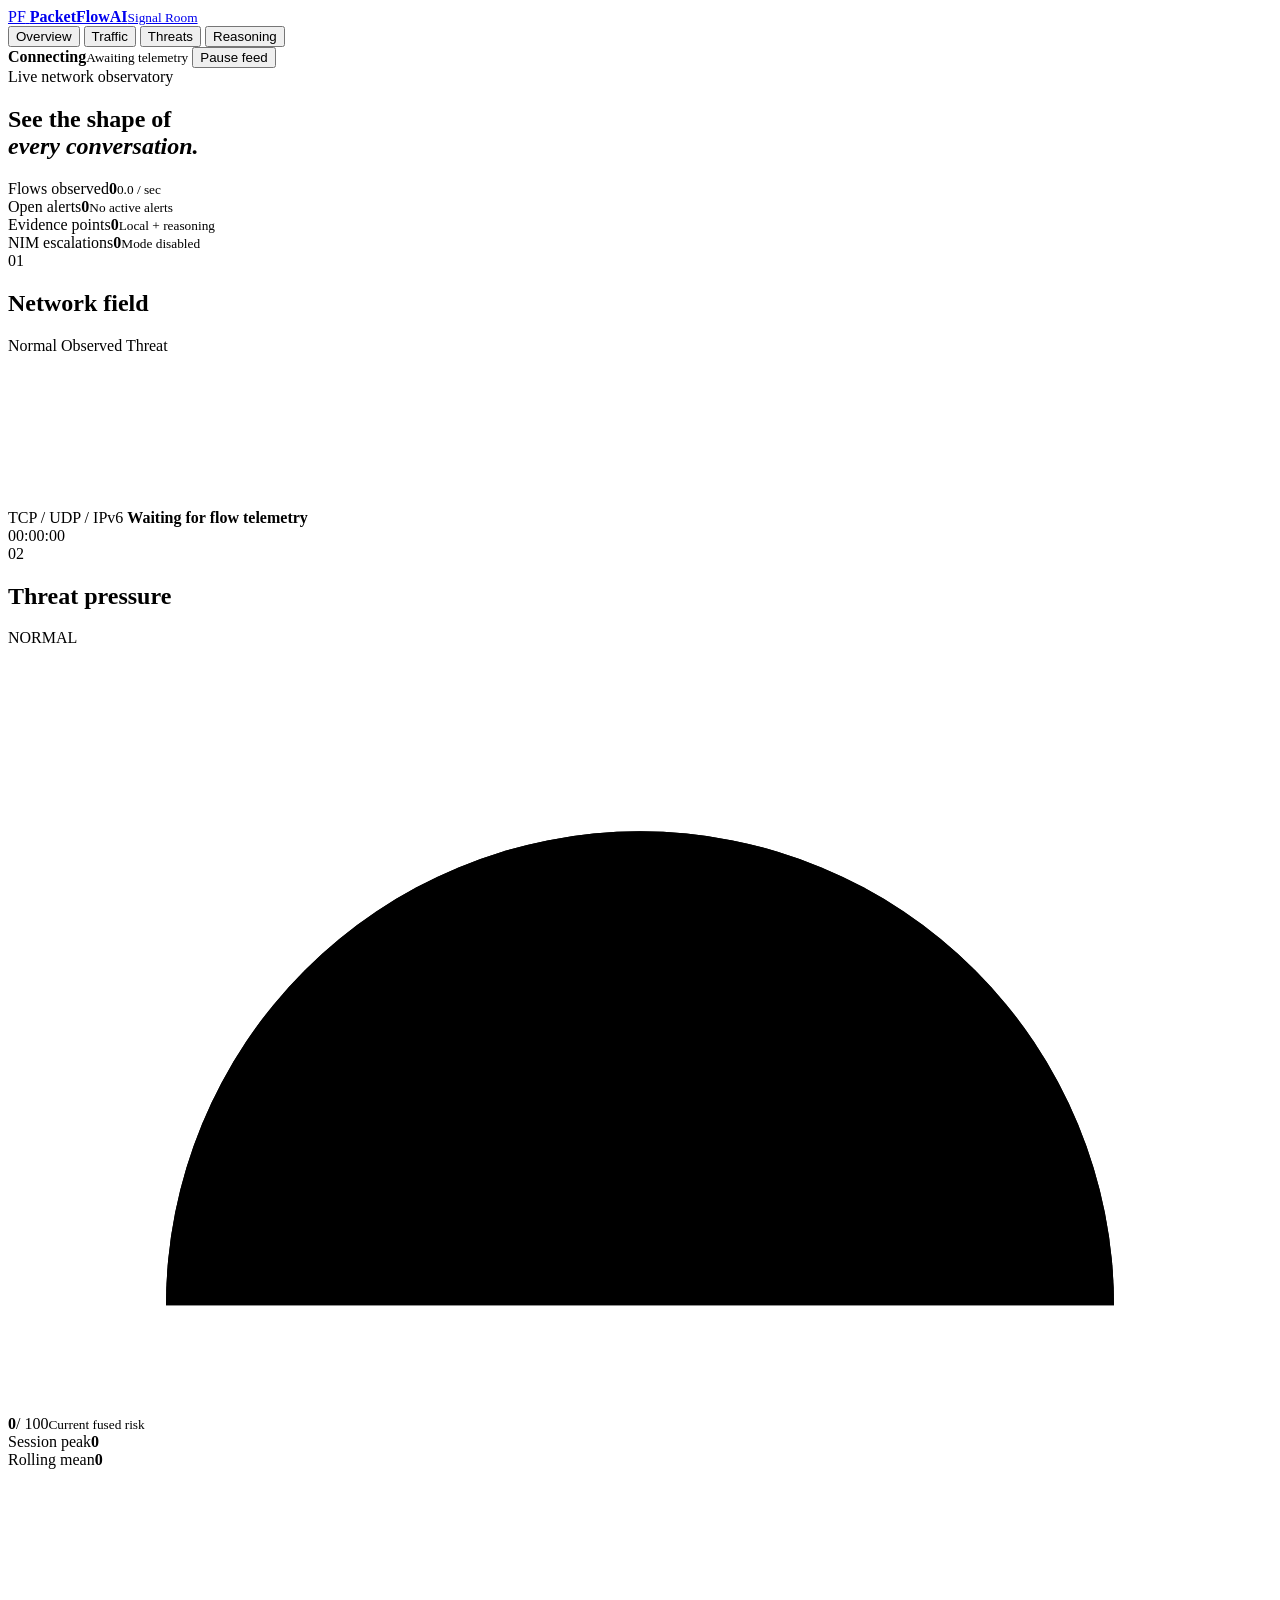
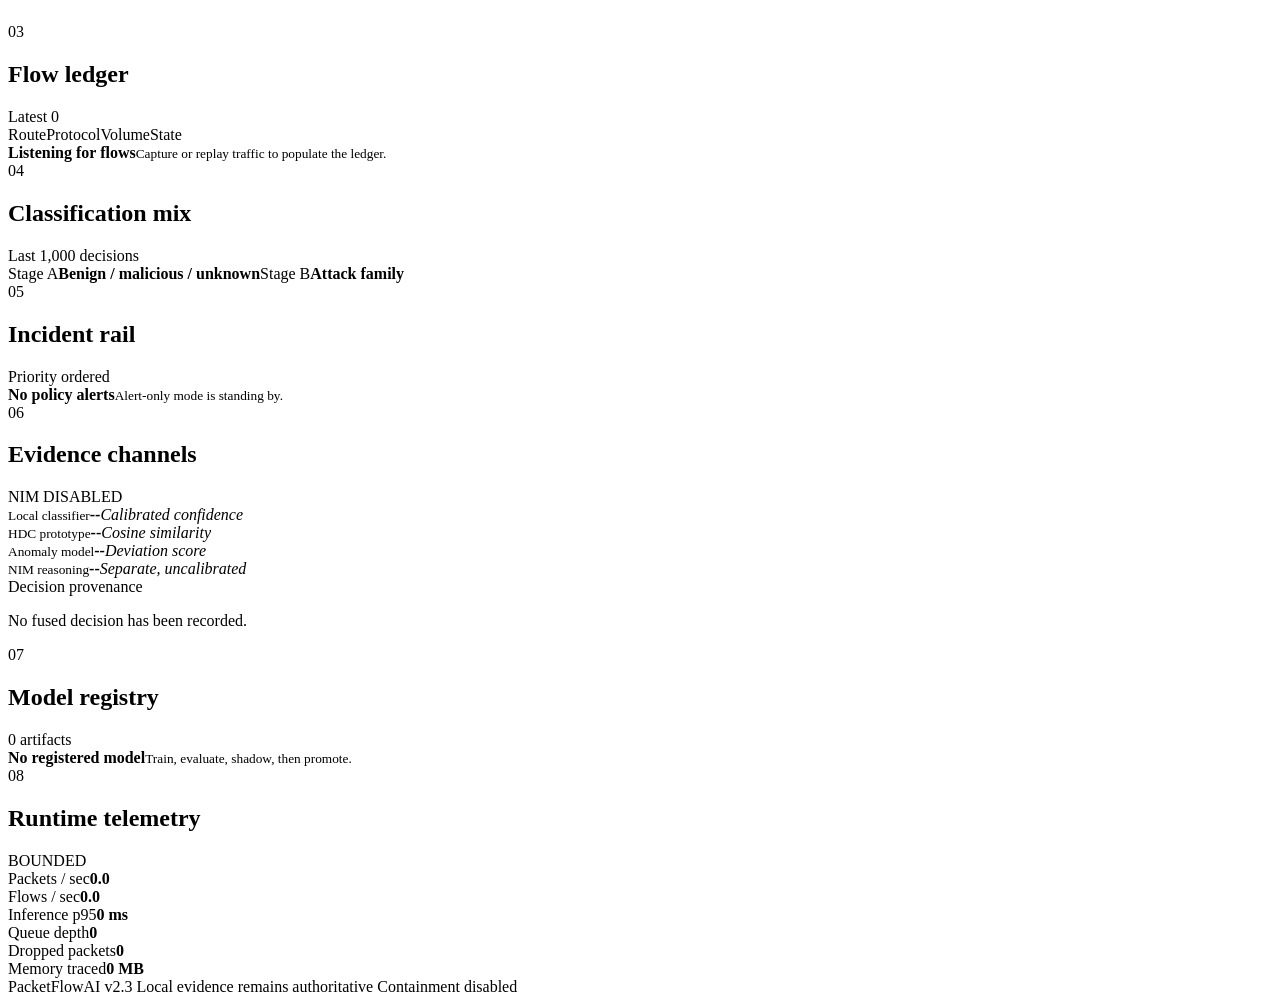
==== packetflowai/static/index.html @ 9dcd7a82 "Add UI and fix CI" ====
<!doctype html>
<html lang="en">
<head>
  <meta charset="utf-8">
  <meta name="viewport" content="width=device-width, initial-scale=1">
  <meta name="theme-color" content="#0b0f10">
  <title>PacketFlowAI // Signal Room</title>
  <link rel="stylesheet" href="/static/app.css">
</head>
<body>
  <div class="noise" aria-hidden="true"></div>
  <header class="topbar">
    <a class="brand" href="/" aria-label="PacketFlowAI Signal Room">
      <span class="brand-mark">PF</span>
      <span><strong>PacketFlowAI</strong><small>Signal Room</small></span>
    </a>
    <nav class="view-nav" aria-label="Dashboard views">
      <button class="nav-chip is-active" data-view="all">Overview</button>
      <button class="nav-chip" data-view="traffic">Traffic</button>
      <button class="nav-chip" data-view="threats">Threats</button>
      <button class="nav-chip" data-view="reasoning">Reasoning</button>
    </nav>
    <div class="system-state">
      <span class="live-dot" id="live-dot"></span>
      <span><strong id="system-state">Connecting</strong><small id="last-sync">Awaiting telemetry</small></span>
      <button class="pause-button" id="pause-button" type="button" aria-pressed="false">Pause feed</button>
    </div>
  </header>

  <main class="dashboard-shell" id="dashboard" data-view="all">
    <section class="mission-strip" aria-label="System summary">
      <div class="mission-copy">
        <span class="eyebrow">Live network observatory</span>
        <h1>See the shape of<br><em>every conversation.</em></h1>
      </div>
      <div class="metric-rack">
        <article><span>Flows observed</span><strong id="metric-flows">0</strong><small id="metric-flow-rate">0.0 / sec</small></article>
        <article><span>Open alerts</span><strong id="metric-alerts">0</strong><small id="metric-alert-note">No active alerts</small></article>
        <article><span>Evidence points</span><strong id="metric-evidence">0</strong><small>Local + reasoning</small></article>
        <article><span>NIM escalations</span><strong id="metric-nim">0</strong><small id="nim-mode-summary">Mode disabled</small></article>
      </div>
    </section>

    <section class="panel network-panel span-8" data-panel="traffic">
      <header class="panel-heading">
        <div><span class="panel-index">01</span><h2>Network field</h2></div>
        <div class="legend" aria-label="Network field legend">
          <span><i class="legend-benign"></i>Normal</span>
          <span><i class="legend-observe"></i>Observed</span>
          <span><i class="legend-threat"></i>Threat</span>
        </div>
      </header>
      <div class="network-stage">
        <canvas id="network-canvas" aria-label="Animated visualization of recent network flows"></canvas>
        <div class="network-reticle" aria-hidden="true"><span></span><span></span></div>
        <div class="field-caption">
          <span id="field-protocol">TCP / UDP / IPv6</span>
          <strong id="field-status">Waiting for flow telemetry</strong>
        </div>
        <div class="field-clock" id="field-clock">00:00:00</div>
      </div>
    </section>

    <section class="panel risk-panel span-4" data-panel="threats">
      <header class="panel-heading"><div><span class="panel-index">02</span><h2>Threat pressure</h2></div><span class="status-tag" id="policy-level">NORMAL</span></header>
      <div class="risk-instrument" id="risk-instrument" style="--risk:0">
        <svg viewBox="0 0 240 145" role="img" aria-label="Current risk score">
          <path class="gauge-track" d="M30 125 A90 90 0 0 1 210 125"></path>
          <path class="gauge-value" d="M30 125 A90 90 0 0 1 210 125" pathLength="100"></path>
        </svg>
        <div class="risk-readout"><strong id="risk-current">0</strong><span>/ 100</span><small>Current fused risk</small></div>
      </div>
      <div class="risk-stats">
        <div><span>Session peak</span><strong id="risk-peak">0</strong></div>
        <div><span>Rolling mean</span><strong id="risk-average">0</strong></div>
      </div>
      <canvas class="sparkline" id="risk-sparkline" aria-label="Recent risk trend"></canvas>
    </section>

    <section class="panel flow-panel span-7" data-panel="traffic">
      <header class="panel-heading">
        <div><span class="panel-index">03</span><h2>Flow ledger</h2></div>
        <span class="panel-meta" id="flow-count-label">Latest 0</span>
      </header>
      <div class="table-head" aria-hidden="true"><span>Route</span><span>Protocol</span><span>Volume</span><span>State</span></div>
      <div class="flow-ledger" id="flow-ledger" data-testid="flow-ledger">
        <div class="empty-state"><span class="empty-pulse"></span><strong>Listening for flows</strong><small>Capture or replay traffic to populate the ledger.</small></div>
      </div>
    </section>

    <section class="panel class-panel span-5" data-panel="threats">
      <header class="panel-heading"><div><span class="panel-index">04</span><h2>Classification mix</h2></div><span class="panel-meta">Last 1,000 decisions</span></header>
      <div class="classification-bars" id="classification-bars"></div>
      <div class="taxonomy-note"><span>Stage A</span><strong>Benign / malicious / unknown</strong><span>Stage B</span><strong>Attack family</strong></div>
    </section>

    <section class="panel incident-panel span-6" data-panel="threats">
      <header class="panel-heading"><div><span class="panel-index">05</span><h2>Incident rail</h2></div><span class="severity-key">Priority ordered</span></header>
      <div class="incident-list" id="incident-list">
        <div class="empty-state compact"><strong>No policy alerts</strong><small>Alert-only mode is standing by.</small></div>
      </div>
    </section>

    <section class="panel reasoning-panel span-6" data-panel="reasoning">
      <header class="panel-heading"><div><span class="panel-index">06</span><h2>Evidence channels</h2></div><span class="status-tag muted" id="nim-mode">NIM DISABLED</span></header>
      <div class="channel-grid">
        <article><span class="channel-signal local"></span><small>Local classifier</small><strong id="local-confidence">--</strong><em>Calibrated confidence</em></article>
        <article><span class="channel-signal prototype"></span><small>HDC prototype</small><strong id="prototype-similarity">--</strong><em>Cosine similarity</em></article>
        <article><span class="channel-signal anomaly"></span><small>Anomaly model</small><strong id="anomaly-score">--</strong><em>Deviation score</em></article>
        <article><span class="channel-signal nim"></span><small>NIM reasoning</small><strong id="nim-strength">--</strong><em>Separate, uncalibrated</em></article>
      </div>
      <div class="reasoning-trace" id="reasoning-trace">
        <span>Decision provenance</span>
        <p>No fused decision has been recorded.</p>
      </div>
    </section>

    <section class="panel model-panel span-5" data-panel="reasoning">
      <header class="panel-heading"><div><span class="panel-index">07</span><h2>Model registry</h2></div><span class="panel-meta" id="model-count">0 artifacts</span></header>
      <div class="model-stack" id="model-stack">
        <div class="empty-state compact"><strong>No registered model</strong><small>Train, evaluate, shadow, then promote.</small></div>
      </div>
    </section>

    <section class="panel runtime-panel span-7" data-panel="all">
      <header class="panel-heading"><div><span class="panel-index">08</span><h2>Runtime telemetry</h2></div><span class="status-tag safe">BOUNDED</span></header>
      <div class="runtime-grid">
        <article><span>Packets / sec</span><strong id="runtime-pps">0.0</strong><i style="--fill:0%"></i></article>
        <article><span>Flows / sec</span><strong id="runtime-fps">0.0</strong><i style="--fill:0%"></i></article>
        <article><span>Inference p95</span><strong id="runtime-p95">0 ms</strong><i style="--fill:0%"></i></article>
        <article><span>Queue depth</span><strong id="runtime-queue">0</strong><i style="--fill:0%"></i></article>
        <article><span>Dropped packets</span><strong id="runtime-dropped">0</strong><i class="danger" style="--fill:0%"></i></article>
        <article><span>Memory traced</span><strong id="runtime-memory">0 MB</strong><i style="--fill:0%"></i></article>
      </div>
    </section>
  </main>

  <footer class="footer-bar">
    <span>PacketFlowAI v2.3</span>
    <span>Local evidence remains authoritative</span>
    <span id="footer-mode">Containment disabled</span>
  </footer>
  <script src="/static/app.js" defer></script>
</body>
</html>
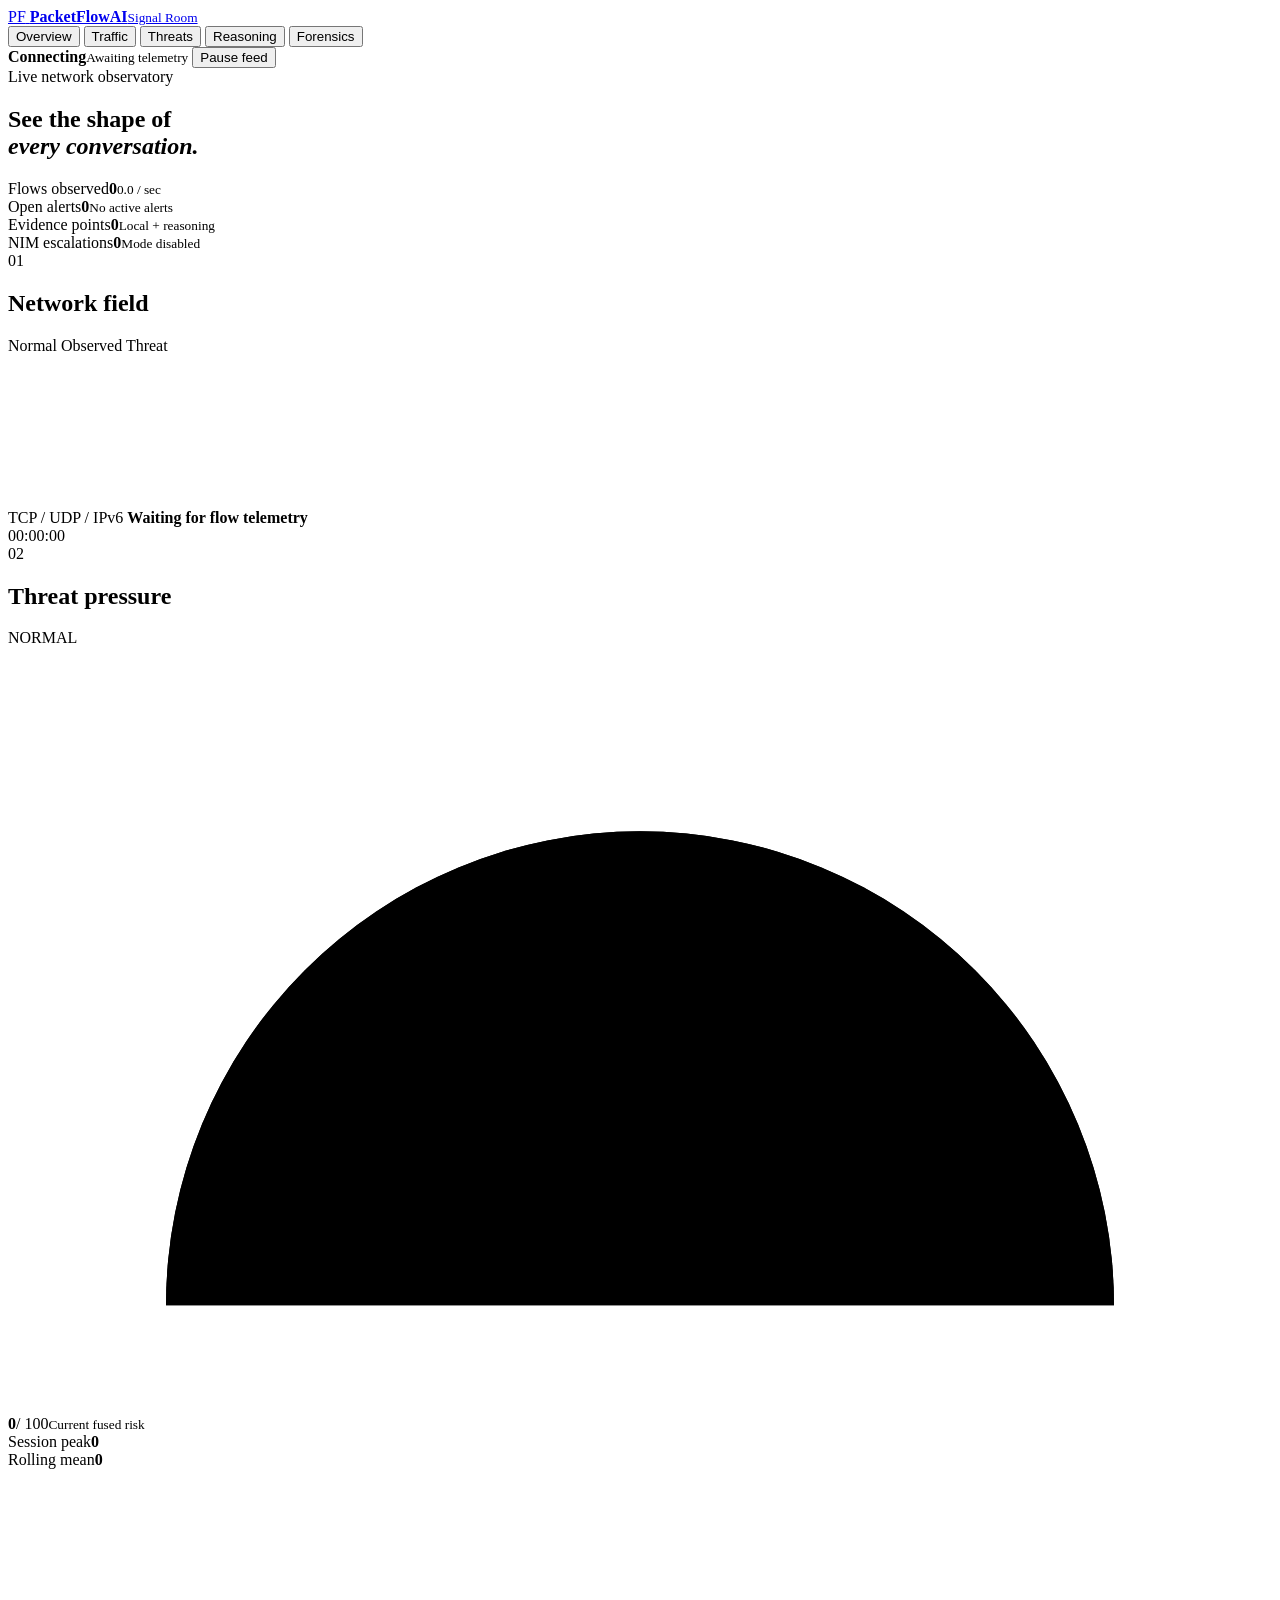
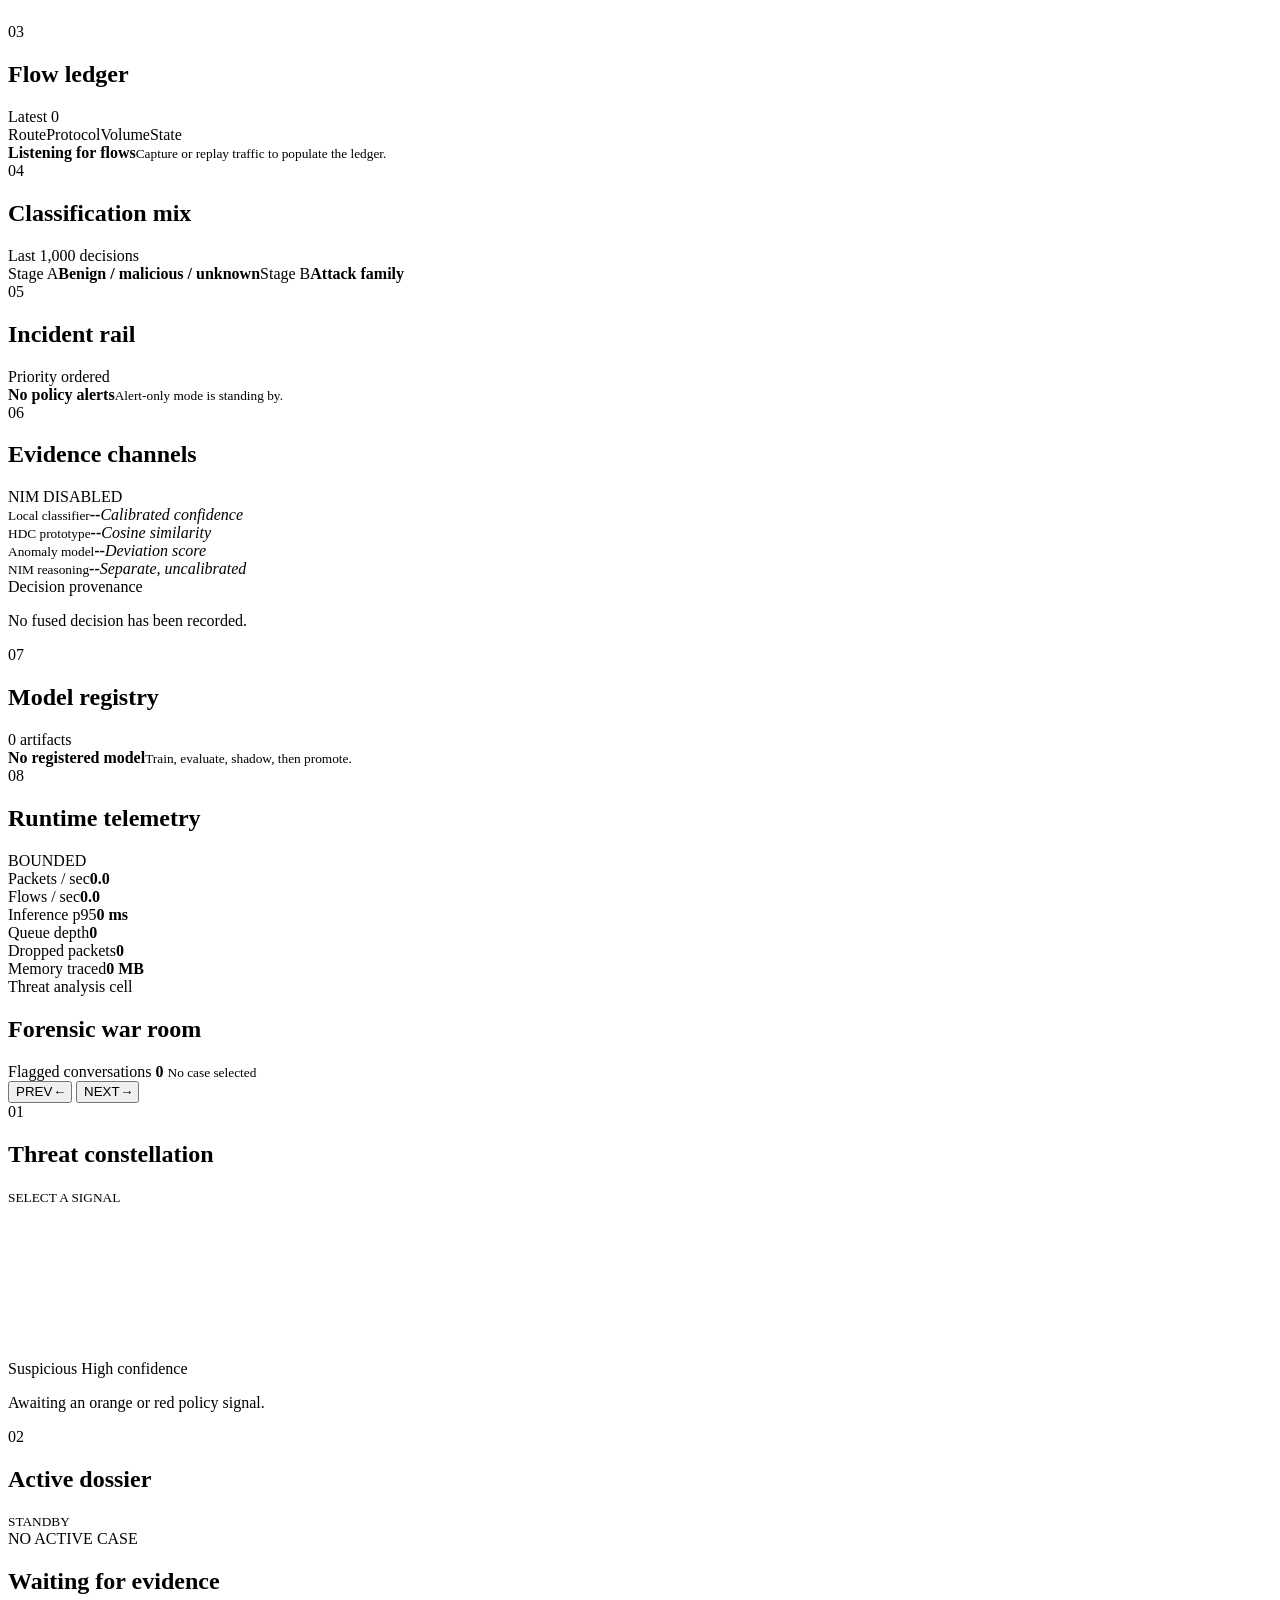
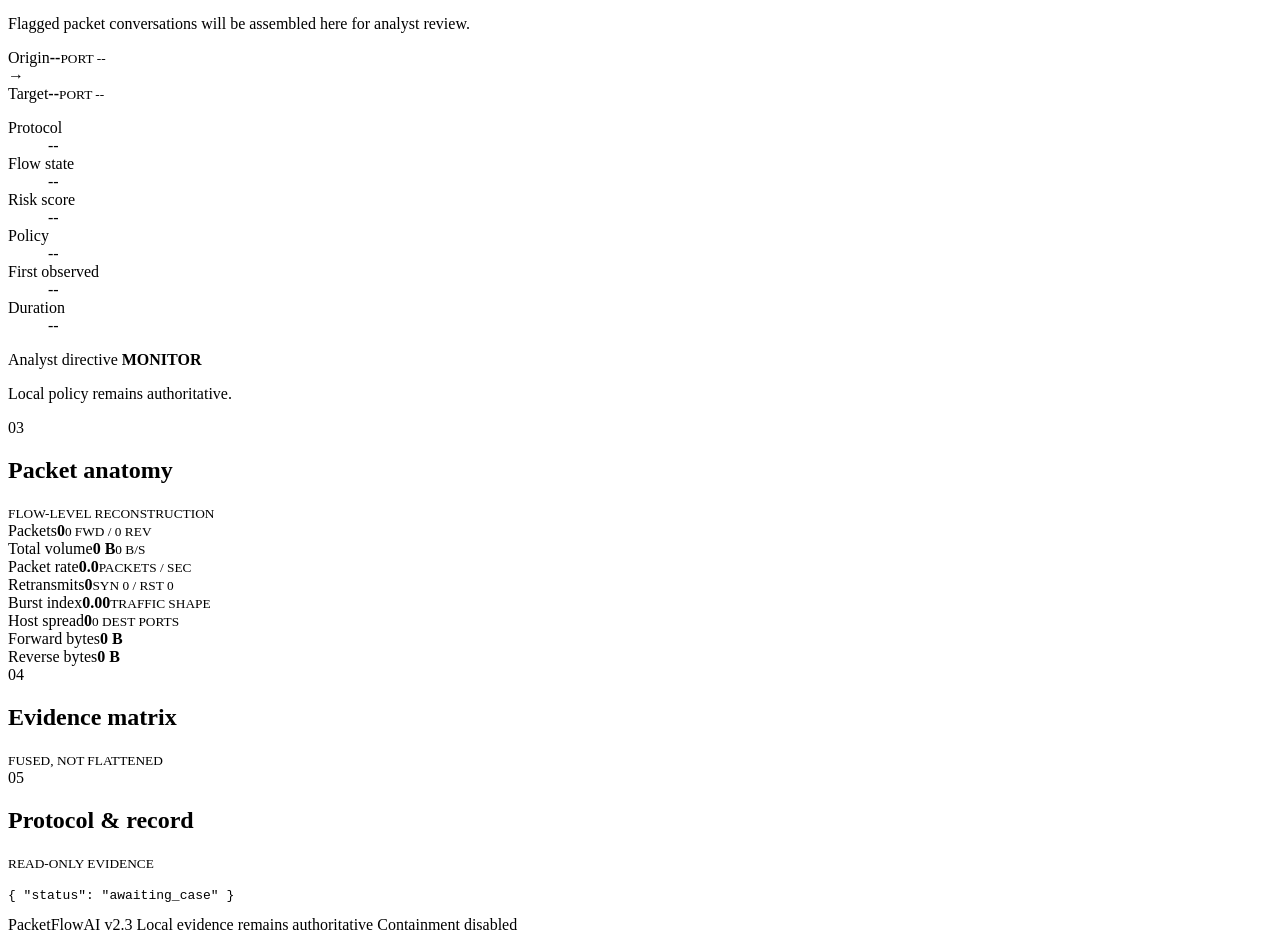
==== commit d820918e: "Add war room" ====
--- a/packetflowai/static/index.html
+++ b/packetflowai/static/index.html
@@ -19,6 +19,7 @@
       <button class="nav-chip" data-view="traffic">Traffic</button>
       <button class="nav-chip" data-view="threats">Threats</button>
       <button class="nav-chip" data-view="reasoning">Reasoning</button>
+      <button class="nav-chip forensic-nav" data-view="forensics">Forensics</button>
     </nav>
     <div class="system-state">
       <span class="live-dot" id="live-dot"></span>
@@ -133,6 +134,97 @@
         <article><span>Memory traced</span><strong id="runtime-memory">0 MB</strong><i style="--fill:0%"></i></article>
       </div>
     </section>
+
+    <section class="forensics-workspace" data-panel="forensics" aria-labelledby="forensics-title">
+      <header class="forensics-commandbar">
+        <div>
+          <span class="eyebrow">Threat analysis cell</span>
+          <h1 id="forensics-title">Forensic war room</h1>
+        </div>
+        <div class="forensic-counter">
+          <span>Flagged conversations</span>
+          <strong id="forensic-case-count">0</strong>
+          <small id="forensic-case-position">No case selected</small>
+        </div>
+        <div class="forensic-controls" aria-label="Forensic case navigation">
+          <button id="forensic-previous" type="button" aria-label="Previous forensic case">PREV <kbd>←</kbd></button>
+          <button id="forensic-next" type="button" aria-label="Next forensic case">NEXT <kbd>→</kbd></button>
+        </div>
+      </header>
+
+      <div class="forensics-grid">
+        <section class="forensic-map forensic-module" aria-labelledby="forensic-map-title">
+          <header><span>01</span><h2 id="forensic-map-title">Threat constellation</h2><small>SELECT A SIGNAL</small></header>
+          <div class="forensic-map-stage">
+            <canvas id="forensic-canvas" aria-label="Interactive map of orange and red forensic cases"></canvas>
+            <div class="forensic-scope" aria-hidden="true"><i></i><i></i></div>
+            <div class="forensic-map-key">
+              <span><i class="orange"></i>Suspicious</span>
+              <span><i class="red"></i>High confidence</span>
+            </div>
+            <p id="forensic-map-hint">Awaiting an orange or red policy signal.</p>
+          </div>
+          <div class="forensic-case-strip" id="forensic-case-strip" aria-label="Forensic case list"></div>
+        </section>
+
+        <aside class="forensic-dossier forensic-module" aria-labelledby="forensic-dossier-title">
+          <header><span>02</span><h2 id="forensic-dossier-title">Active dossier</h2><small id="forensic-severity">STANDBY</small></header>
+          <div class="dossier-identity">
+            <span id="forensic-case-id">NO ACTIVE CASE</span>
+            <h2 id="forensic-label">Waiting for evidence</h2>
+            <p id="forensic-explanation">Flagged packet conversations will be assembled here for analyst review.</p>
+          </div>
+          <div class="route-vector">
+            <div><span>Origin</span><strong id="forensic-source">--</strong><small id="forensic-source-port">PORT --</small></div>
+            <span class="route-arrow" aria-hidden="true">→</span>
+            <div><span>Target</span><strong id="forensic-destination">--</strong><small id="forensic-destination-port">PORT --</small></div>
+          </div>
+          <dl class="dossier-facts">
+            <div><dt>Protocol</dt><dd id="forensic-protocol">--</dd></div>
+            <div><dt>Flow state</dt><dd id="forensic-state">--</dd></div>
+            <div><dt>Risk score</dt><dd id="forensic-risk">--</dd></div>
+            <div><dt>Policy</dt><dd id="forensic-policy">--</dd></div>
+            <div><dt>First observed</dt><dd id="forensic-created">--</dd></div>
+            <div><dt>Duration</dt><dd id="forensic-duration">--</dd></div>
+          </dl>
+          <div class="analyst-directive">
+            <span>Analyst directive</span>
+            <strong id="forensic-action">MONITOR</strong>
+            <p id="forensic-reason">Local policy remains authoritative.</p>
+          </div>
+        </aside>
+
+        <section class="forensic-details forensic-module" aria-labelledby="forensic-details-title">
+          <header><span>03</span><h2 id="forensic-details-title">Packet anatomy</h2><small>FLOW-LEVEL RECONSTRUCTION</small></header>
+          <div class="forensic-stat-grid">
+            <article><span>Packets</span><strong id="forensic-packets">0</strong><small id="forensic-direction">0 FWD / 0 REV</small></article>
+            <article><span>Total volume</span><strong id="forensic-bytes">0 B</strong><small id="forensic-byte-rate">0 B/S</small></article>
+            <article><span>Packet rate</span><strong id="forensic-packet-rate">0.0</strong><small>PACKETS / SEC</small></article>
+            <article><span>Retransmits</span><strong id="forensic-retransmits">0</strong><small id="forensic-tcp-flags">SYN 0 / RST 0</small></article>
+            <article><span>Burst index</span><strong id="forensic-burst">0.00</strong><small>TRAFFIC SHAPE</small></article>
+            <article><span>Host spread</span><strong id="forensic-hosts">0</strong><small id="forensic-ports">0 DEST PORTS</small></article>
+          </div>
+          <div class="packet-balance">
+            <div class="balance-label"><span>Forward bytes</span><strong id="forensic-forward-bytes">0 B</strong></div>
+            <div class="balance-track"><i id="forensic-forward-bar"></i><i id="forensic-reverse-bar"></i></div>
+            <div class="balance-label reverse"><span>Reverse bytes</span><strong id="forensic-reverse-bytes">0 B</strong></div>
+          </div>
+        </section>
+
+        <section class="forensic-evidence forensic-module" aria-labelledby="forensic-evidence-title">
+          <header><span>04</span><h2 id="forensic-evidence-title">Evidence matrix</h2><small>FUSED, NOT FLATTENED</small></header>
+          <div class="forensic-evidence-grid" id="forensic-evidence-grid"></div>
+        </section>
+
+        <section class="forensic-raw forensic-module" aria-labelledby="forensic-raw-title">
+          <header><span>05</span><h2 id="forensic-raw-title">Protocol &amp; record</h2><small>READ-ONLY EVIDENCE</small></header>
+          <div class="raw-columns">
+            <dl id="forensic-metadata" class="metadata-list"></dl>
+            <pre id="forensic-raw-json" tabindex="0">{ "status": "awaiting_case" }</pre>
+          </div>
+        </section>
+      </div>
+    </section>
   </main>
 
   <footer class="footer-bar">
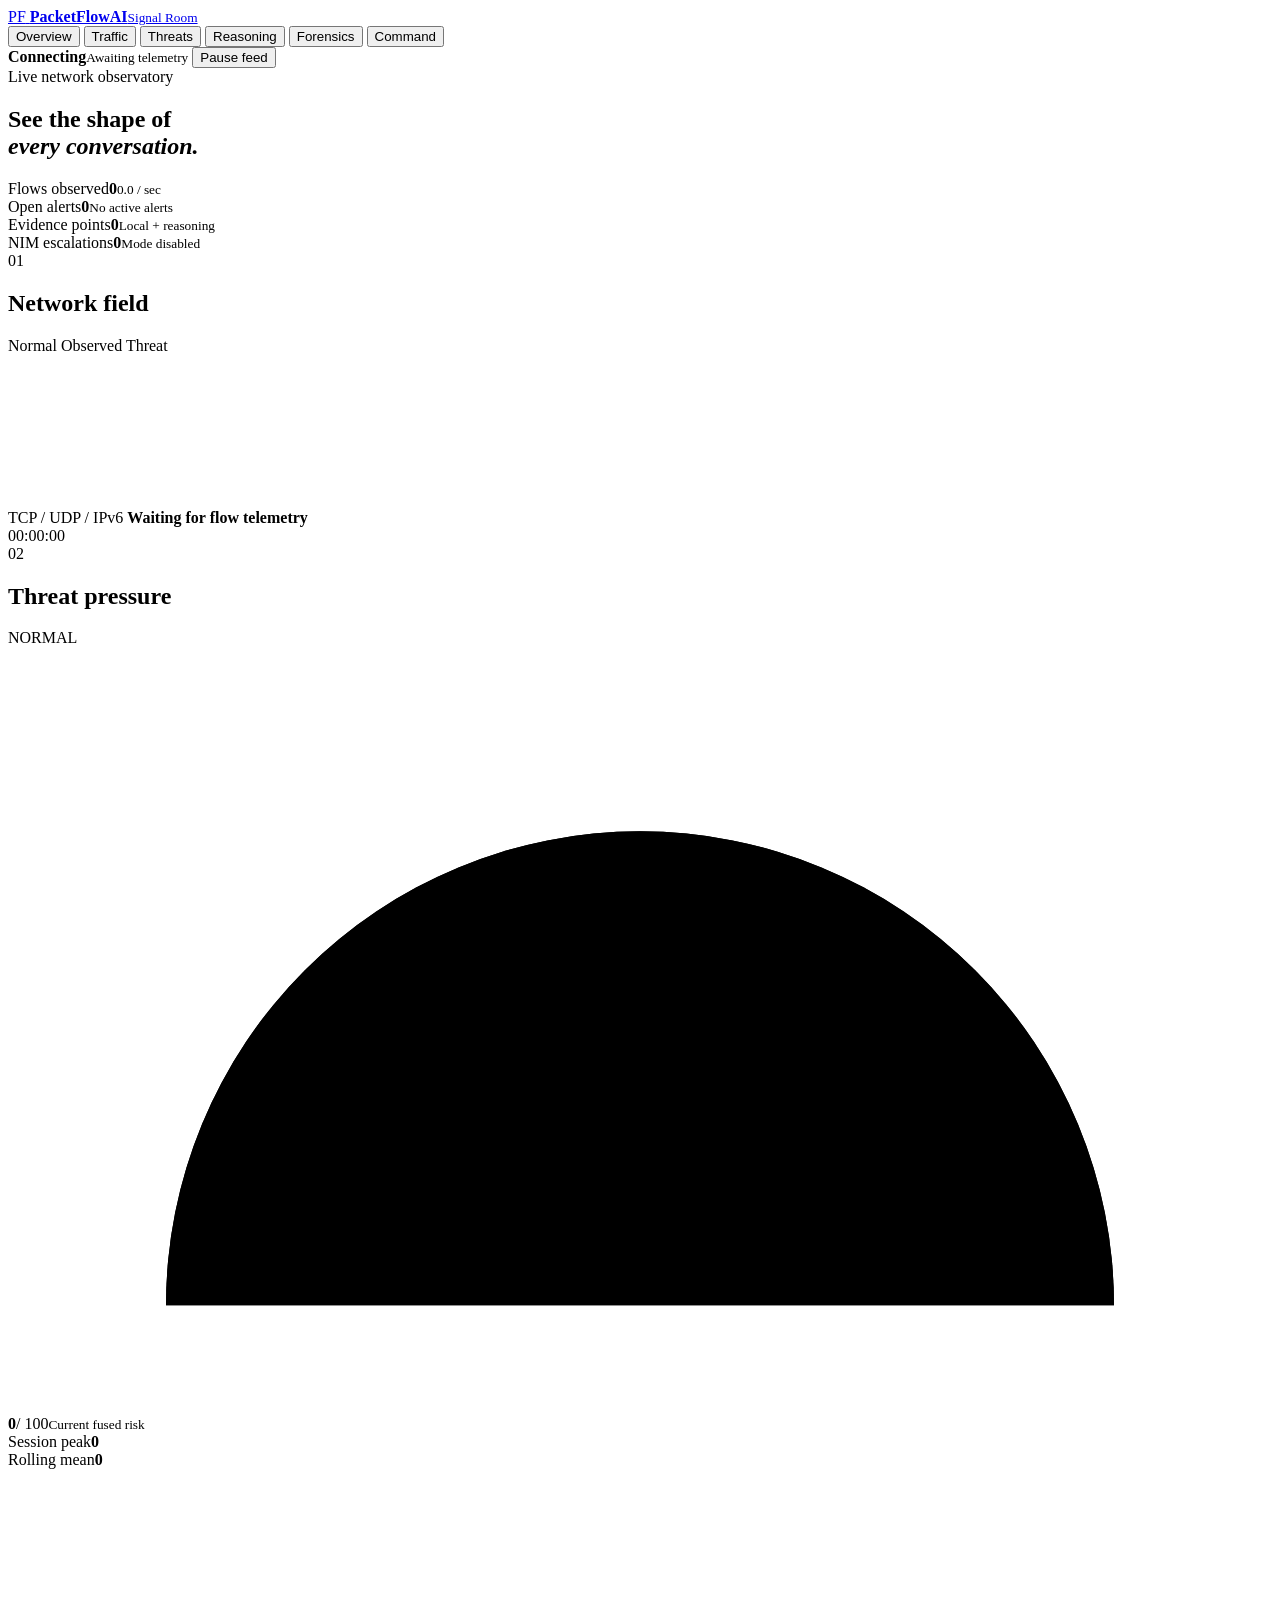
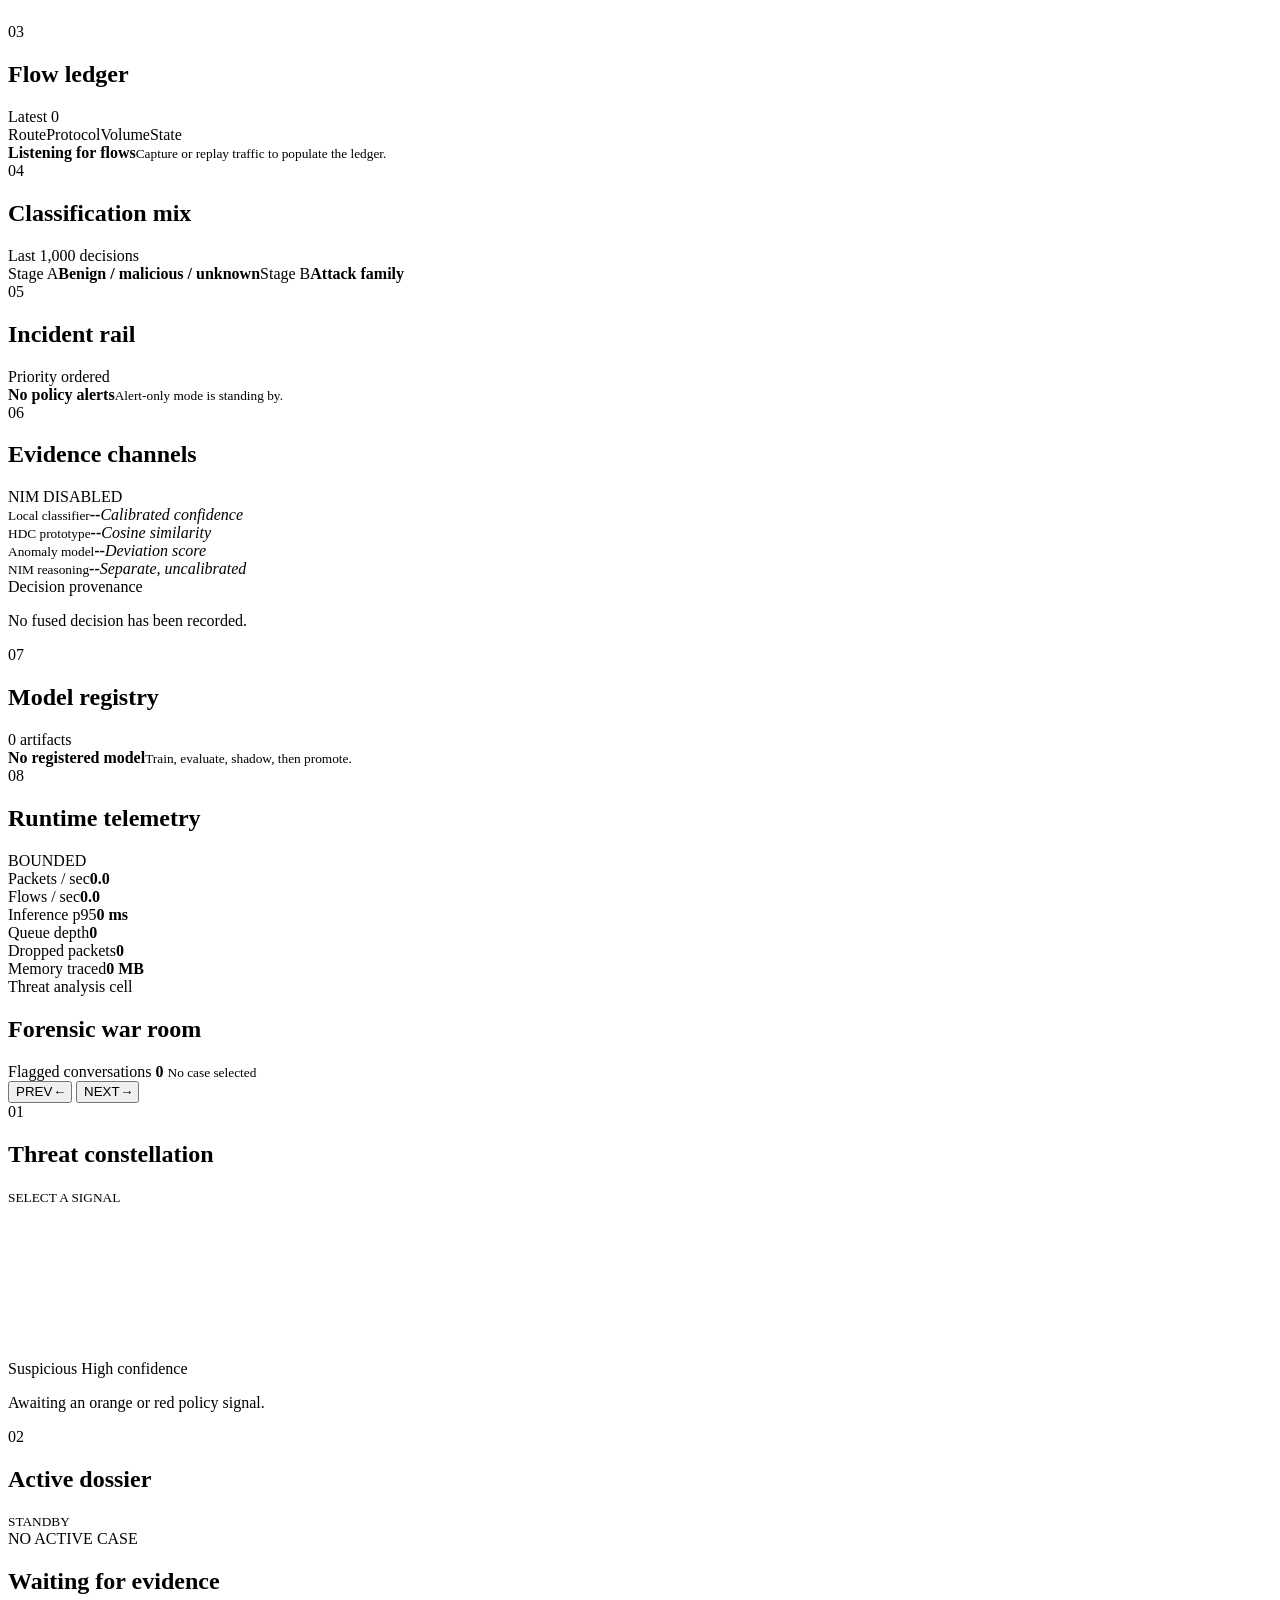
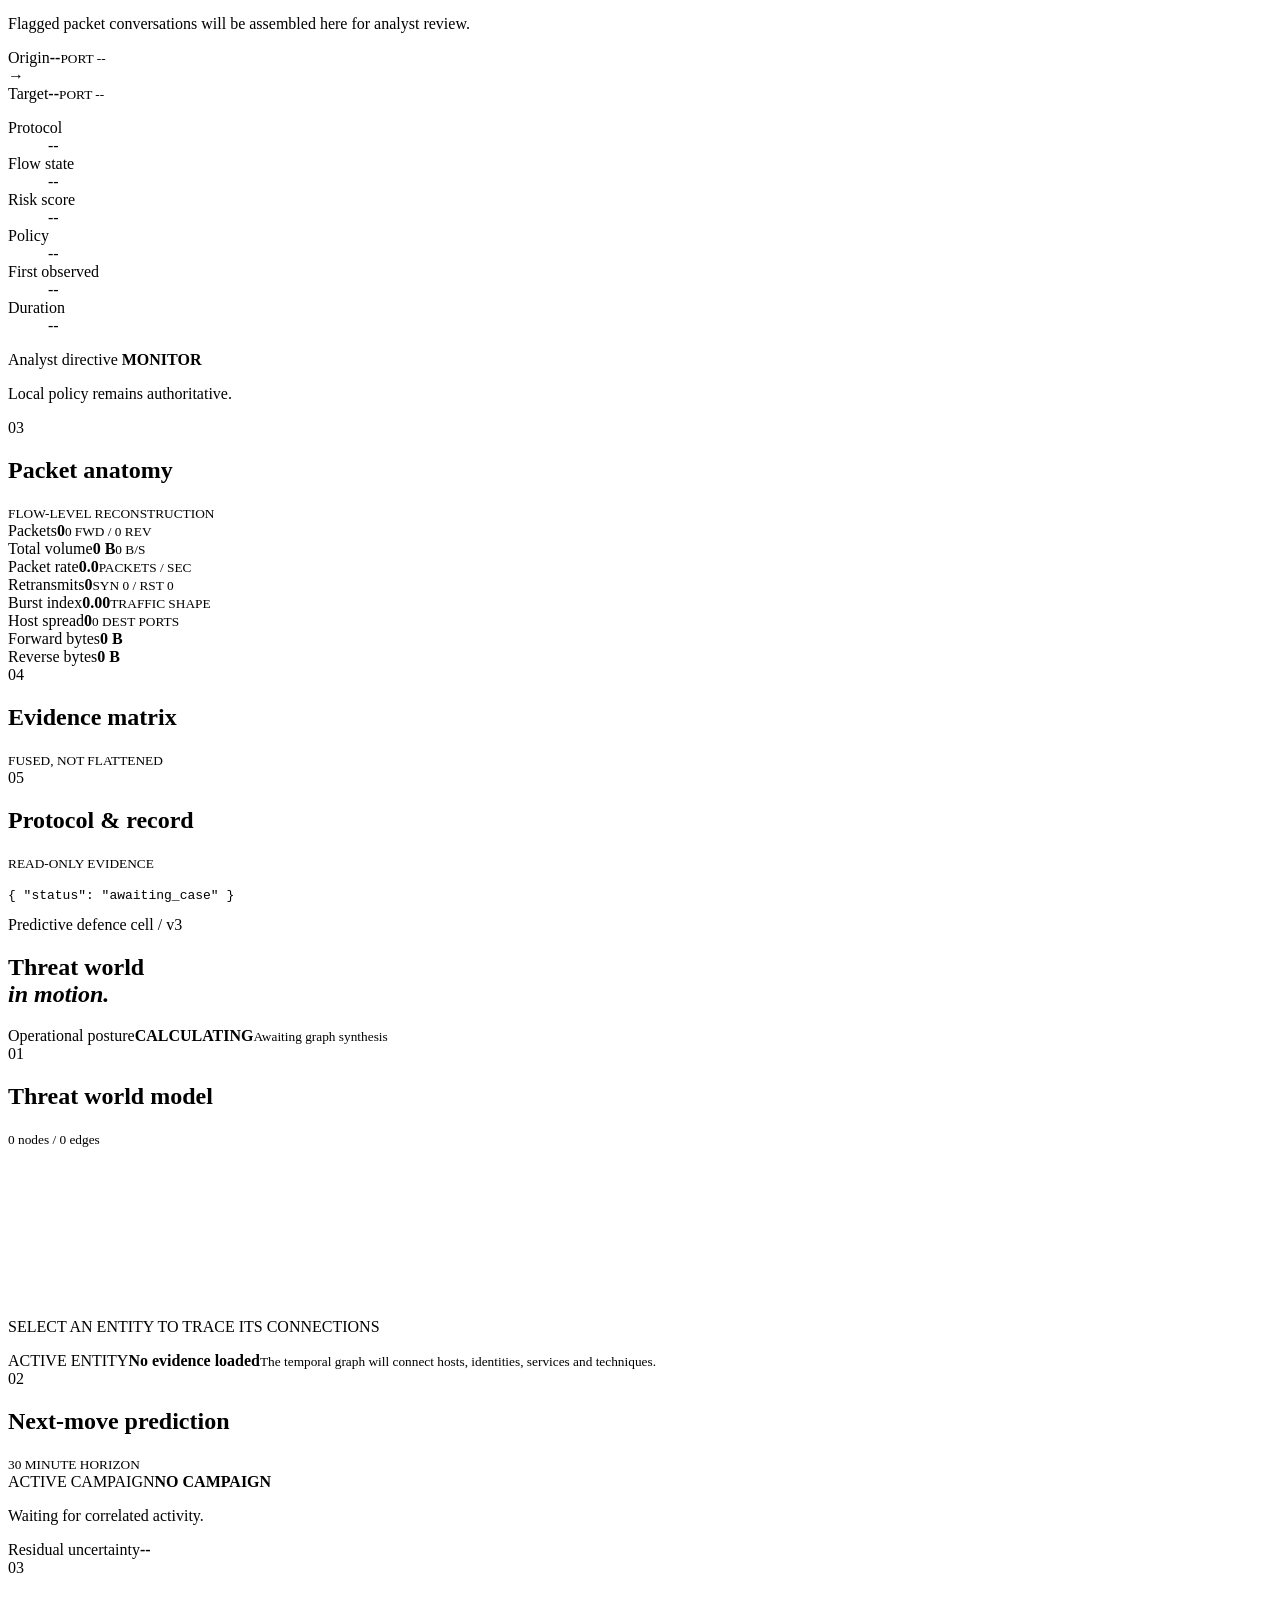
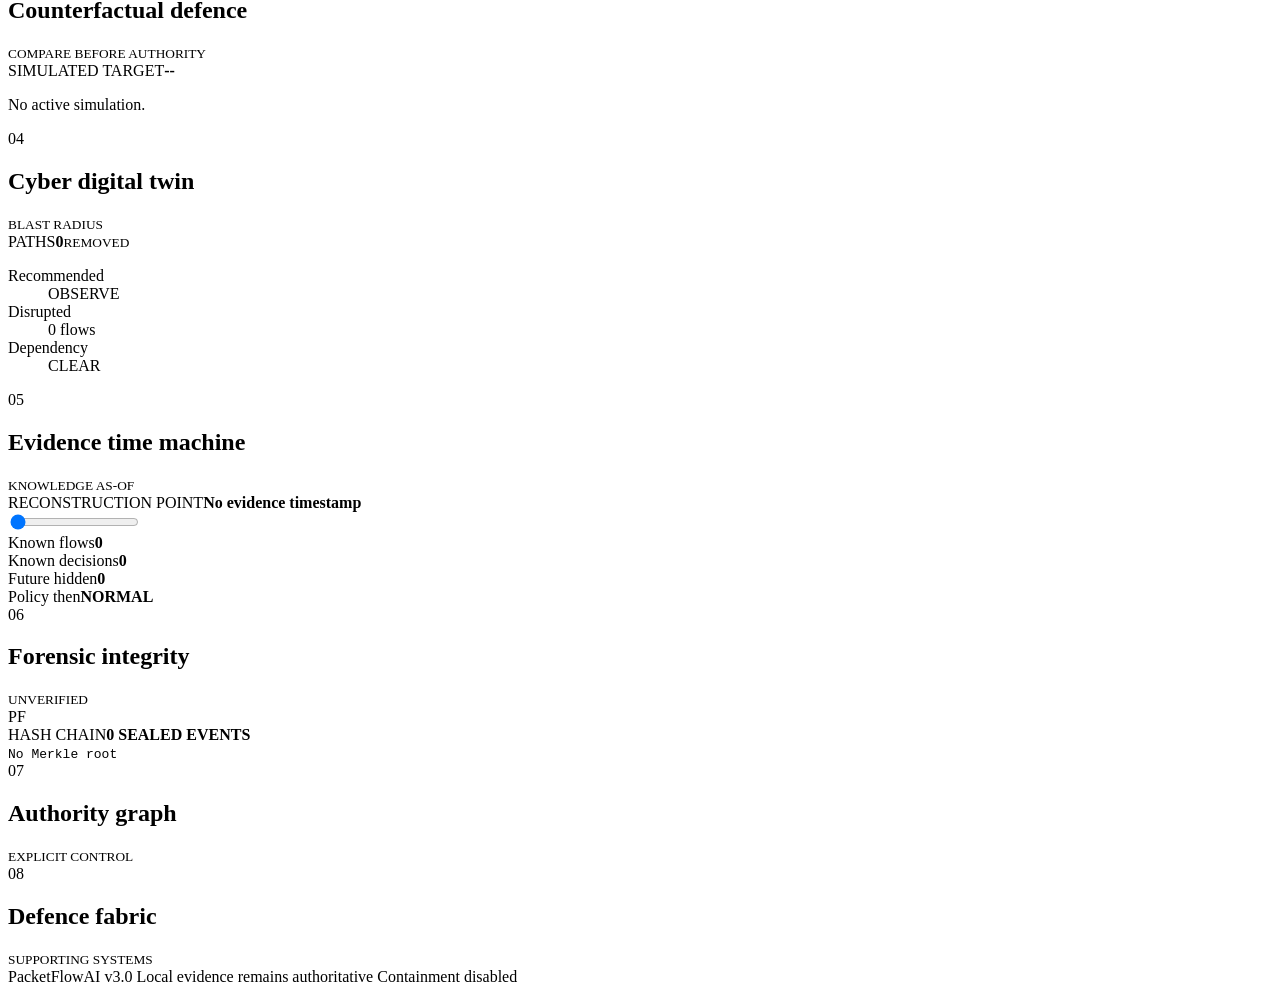
==== commit 042cd79c: "v3" ====
--- a/packetflowai/static/index.html
+++ b/packetflowai/static/index.html
@@ -20,6 +20,7 @@
       <button class="nav-chip" data-view="threats">Threats</button>
       <button class="nav-chip" data-view="reasoning">Reasoning</button>
       <button class="nav-chip forensic-nav" data-view="forensics">Forensics</button>
+      <button class="nav-chip command-nav" data-view="command">Command</button>
     </nav>
     <div class="system-state">
       <span class="live-dot" id="live-dot"></span>
@@ -225,10 +226,59 @@
         </section>
       </div>
     </section>
+
+    <section class="command-workspace" data-panel="command" aria-labelledby="command-title">
+      <header class="command-hero">
+        <div><span class="eyebrow">Predictive defence cell / v3</span><h1 id="command-title">Threat world<br><em>in motion.</em></h1></div>
+        <div class="command-posture"><span>Operational posture</span><strong id="command-posture">CALCULATING</strong><small id="command-generated">Awaiting graph synthesis</small></div>
+      </header>
+      <div class="command-grid">
+        <section class="command-module world-module">
+          <header><span>01</span><h2>Threat world model</h2><small id="world-counts">0 nodes / 0 edges</small></header>
+          <div class="world-stage"><canvas id="world-canvas" aria-label="Interactive campaign and entity graph"></canvas><div class="world-radar"></div><p>SELECT AN ENTITY TO TRACE ITS CONNECTIONS</p></div>
+          <div class="world-selection" id="world-selection"><span>ACTIVE ENTITY</span><strong>No evidence loaded</strong><small>The temporal graph will connect hosts, identities, services and techniques.</small></div>
+        </section>
+        <aside class="command-module forecast-module">
+          <header><span>02</span><h2>Next-move prediction</h2><small>30 MINUTE HORIZON</small></header>
+          <div class="campaign-callout"><span>ACTIVE CAMPAIGN</span><strong id="campaign-title">NO CAMPAIGN</strong><p id="campaign-summary">Waiting for correlated activity.</p></div>
+          <div id="prediction-list" class="prediction-list"></div>
+          <div class="forecast-uncertainty"><span>Residual uncertainty</span><strong id="forecast-uncertainty">--</strong></div>
+        </aside>
+        <section class="command-module simulation-module">
+          <header><span>03</span><h2>Counterfactual defence</h2><small>COMPARE BEFORE AUTHORITY</small></header>
+          <div class="simulation-heading"><div><span>SIMULATED TARGET</span><strong id="simulation-target">--</strong></div><p id="simulation-rationale">No active simulation.</p></div>
+          <div id="simulation-options" class="simulation-options"></div>
+        </section>
+        <section class="command-module twin-module">
+          <header><span>04</span><h2>Cyber digital twin</h2><small>BLAST RADIUS</small></header>
+          <div class="twin-orbit"><i></i><i></i><i></i><div><span>PATHS</span><strong id="twin-paths">0</strong><small>REMOVED</small></div></div>
+          <dl class="twin-facts"><div><dt>Recommended</dt><dd id="twin-action">OBSERVE</dd></div><div><dt>Disrupted</dt><dd id="twin-disrupted">0 flows</dd></div><div><dt>Dependency</dt><dd id="twin-dependency">CLEAR</dd></div></dl>
+        </section>
+        <section class="command-module time-module">
+          <header><span>05</span><h2>Evidence time machine</h2><small>KNOWLEDGE AS-OF</small></header>
+          <div class="time-readout"><span>RECONSTRUCTION POINT</span><strong id="time-value">No evidence timestamp</strong></div>
+          <input id="time-slider" type="range" min="0" max="0" value="0" aria-label="Evidence reconstruction point">
+          <div class="time-facts"><article><span>Known flows</span><strong id="time-known-flows">0</strong></article><article><span>Known decisions</span><strong id="time-known-decisions">0</strong></article><article><span>Future hidden</span><strong id="time-future">0</strong></article><article><span>Policy then</span><strong id="time-policy">NORMAL</strong></article></div>
+        </section>
+        <section class="command-module integrity-module">
+          <header><span>06</span><h2>Forensic integrity</h2><small id="integrity-state">UNVERIFIED</small></header>
+          <div class="integrity-seal"><div>PF</div><span>HASH CHAIN</span><strong id="integrity-events">0 SEALED EVENTS</strong></div>
+          <code id="merkle-root">No Merkle root</code><div class="integrity-checks" id="integrity-checks"></div>
+        </section>
+        <section class="command-module authority-module">
+          <header><span>07</span><h2>Authority graph</h2><small>EXPLICIT CONTROL</small></header>
+          <div id="authority-ladder" class="authority-ladder"></div>
+        </section>
+        <section class="command-module capability-module">
+          <header><span>08</span><h2>Defence fabric</h2><small>SUPPORTING SYSTEMS</small></header>
+          <div id="capability-rail" class="capability-rail"></div>
+        </section>
+      </div>
+    </section>
   </main>
 
   <footer class="footer-bar">
-    <span>PacketFlowAI v2.3</span>
+    <span>PacketFlowAI v3.0</span>
     <span>Local evidence remains authoritative</span>
     <span id="footer-mode">Containment disabled</span>
   </footer>
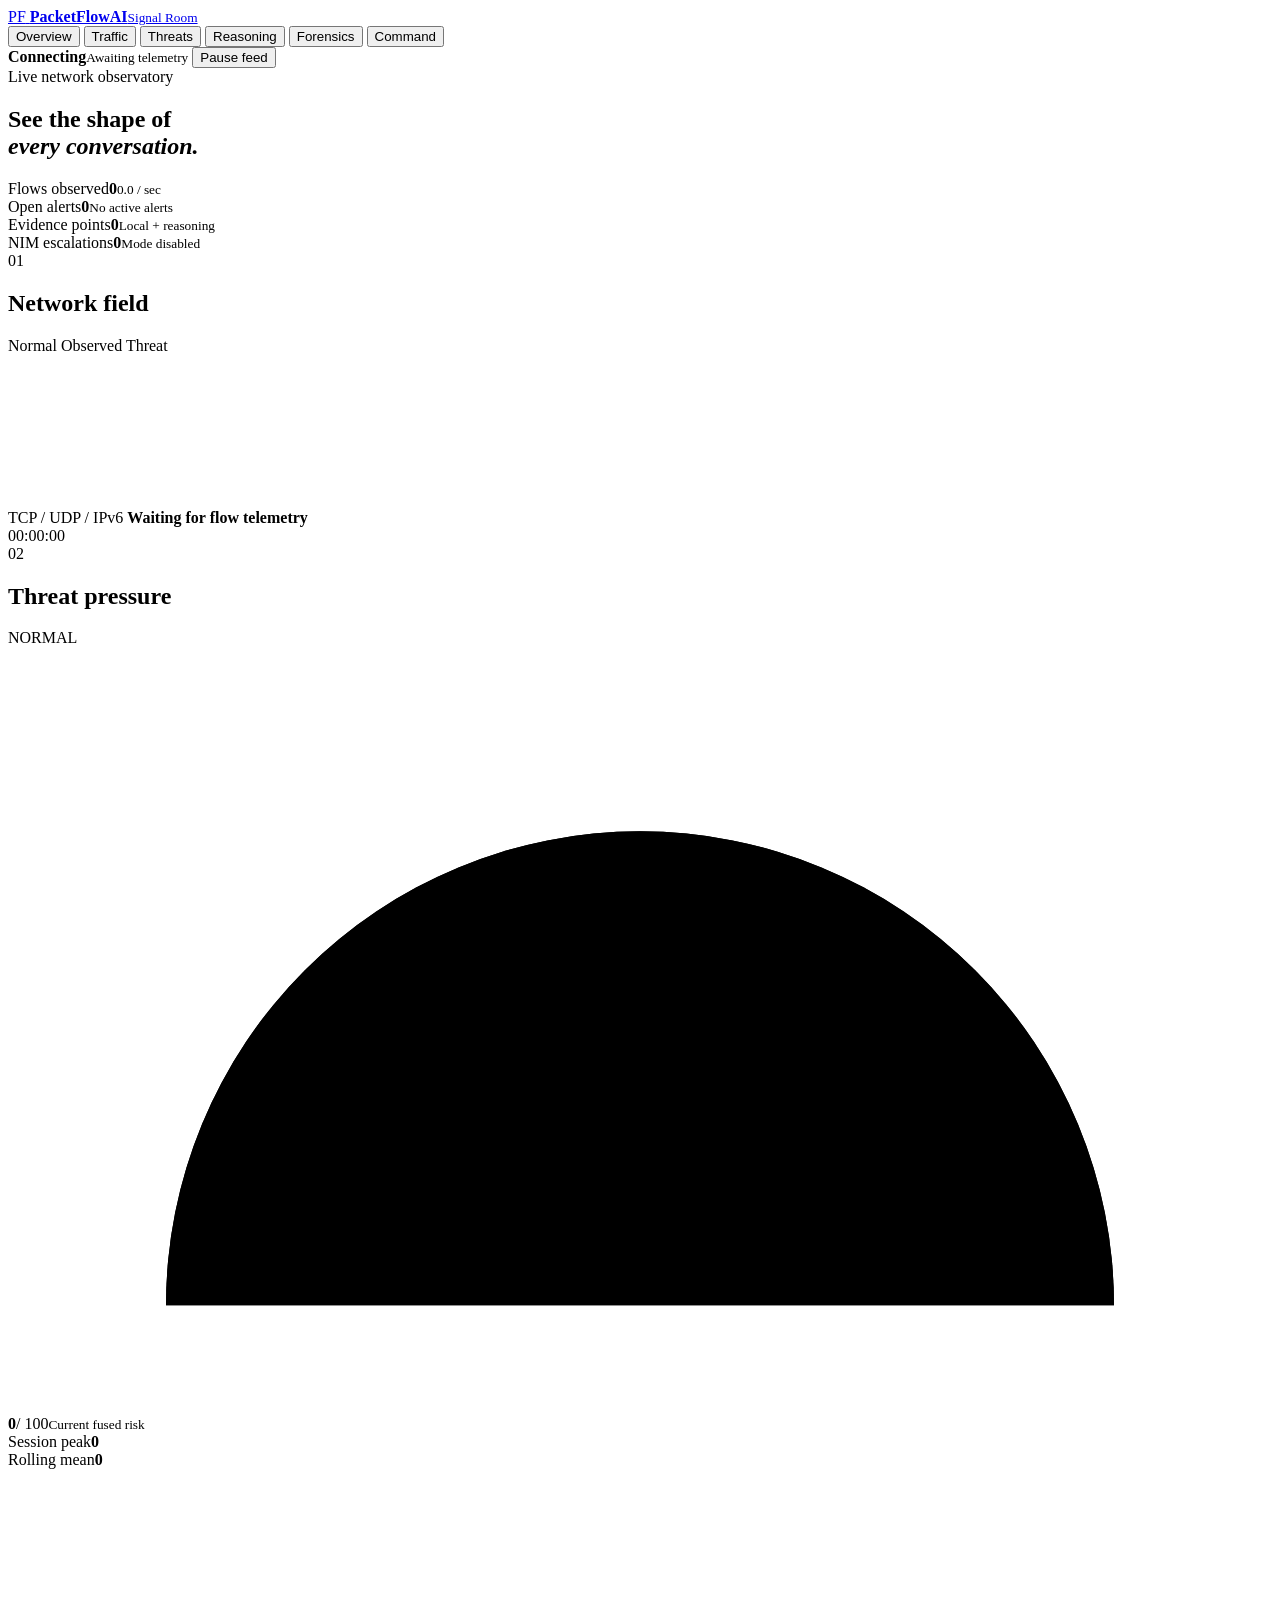
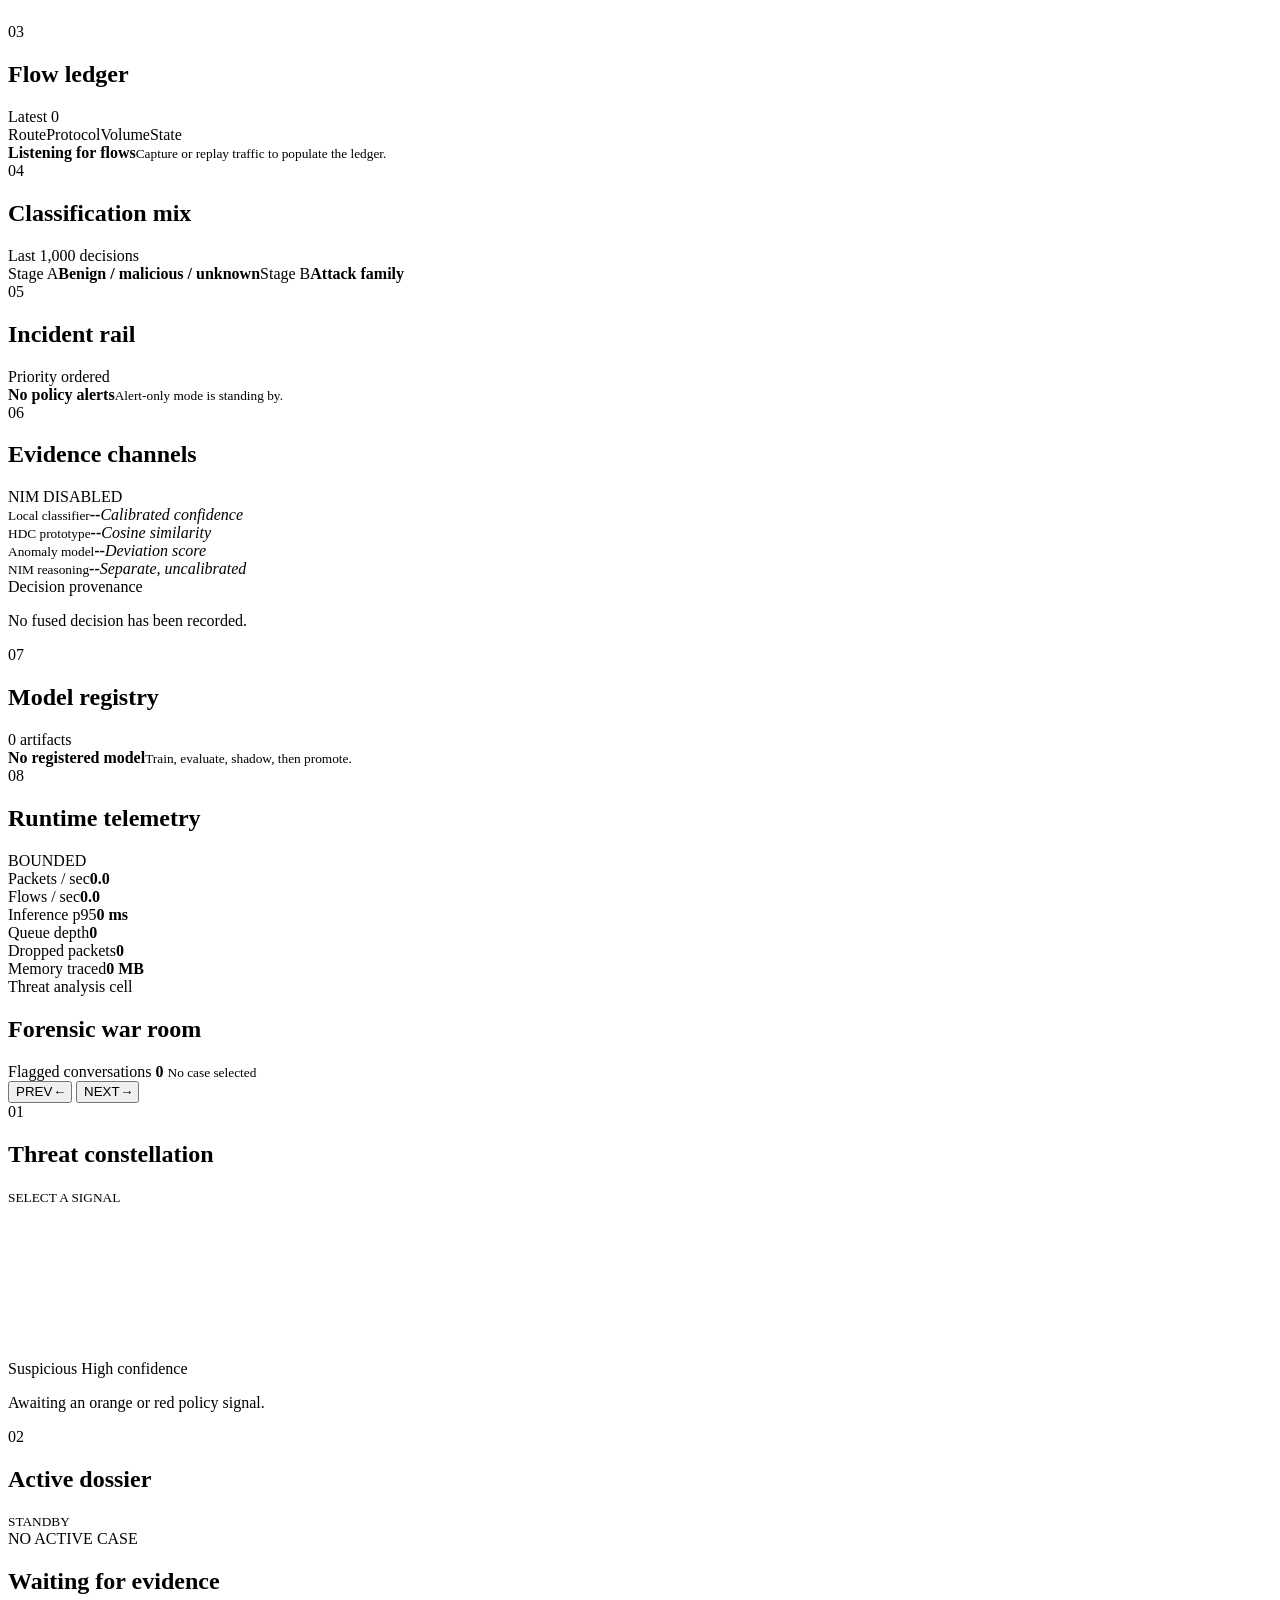
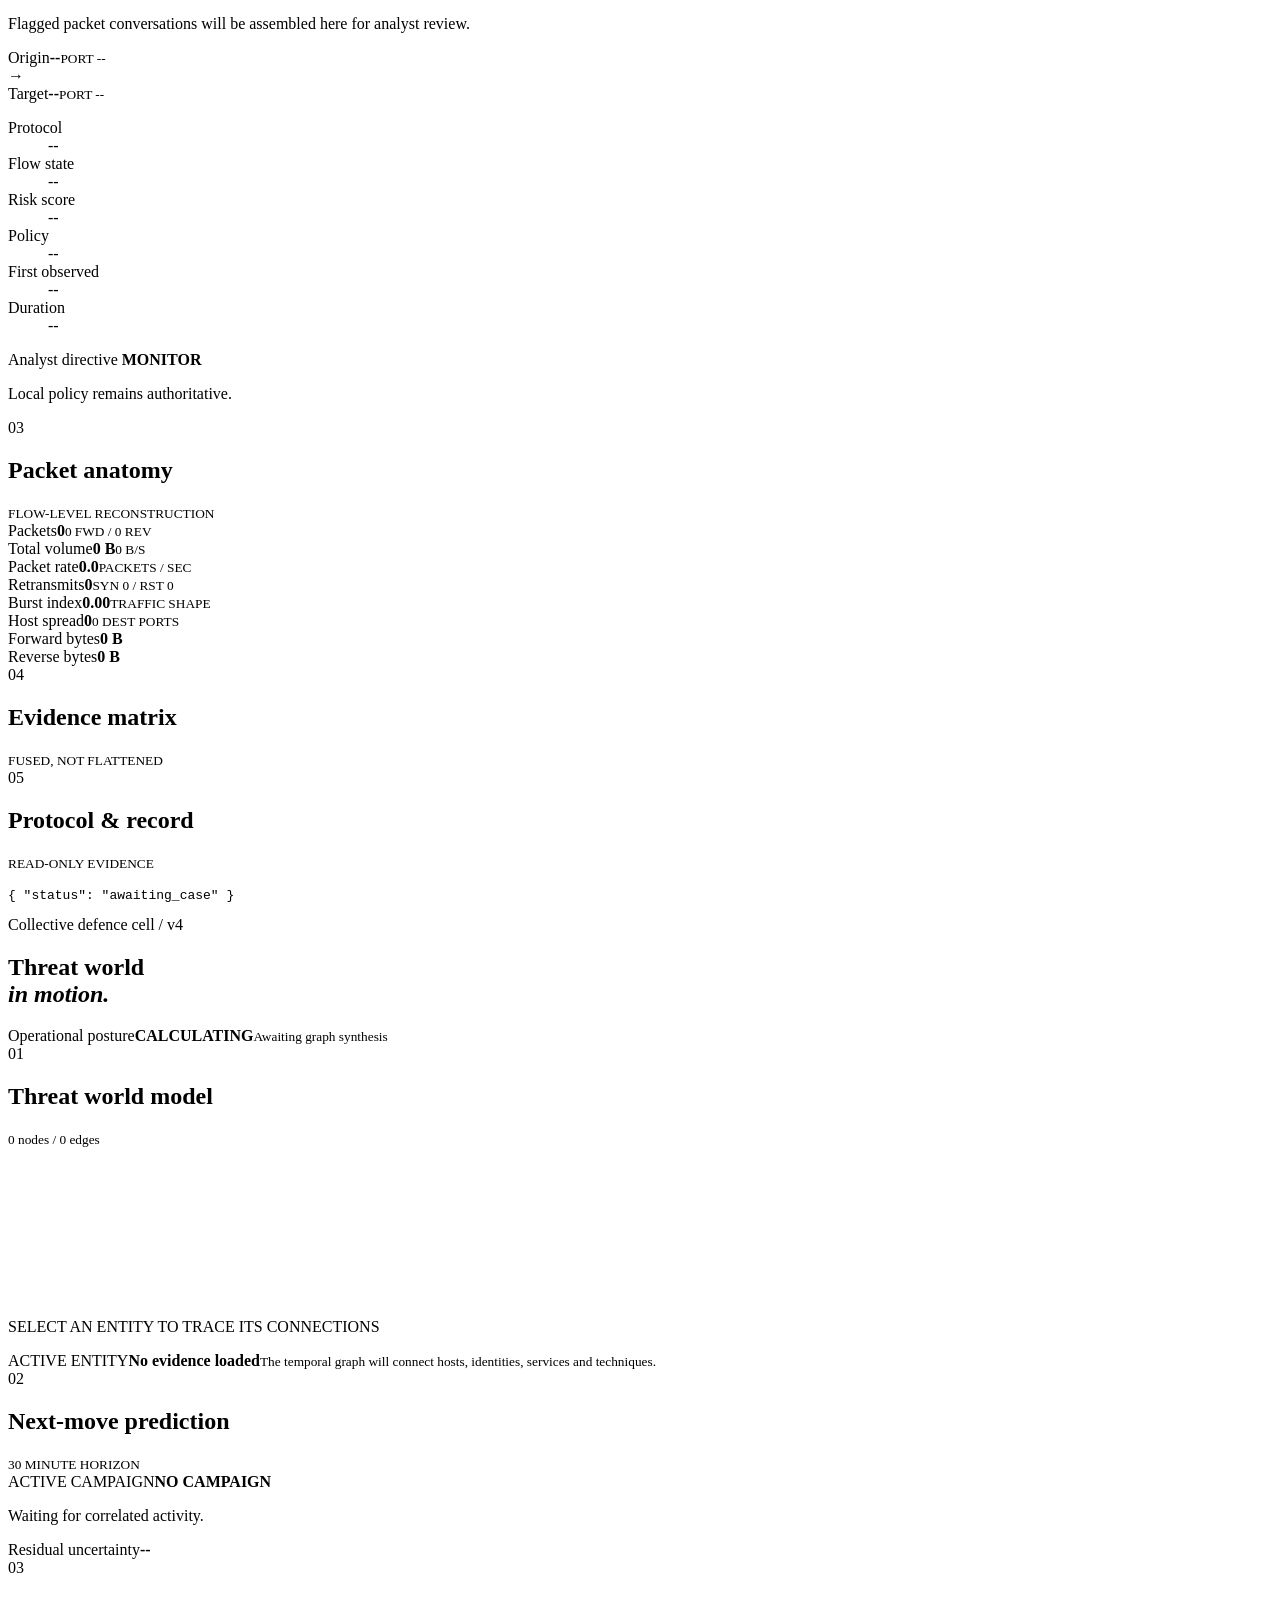
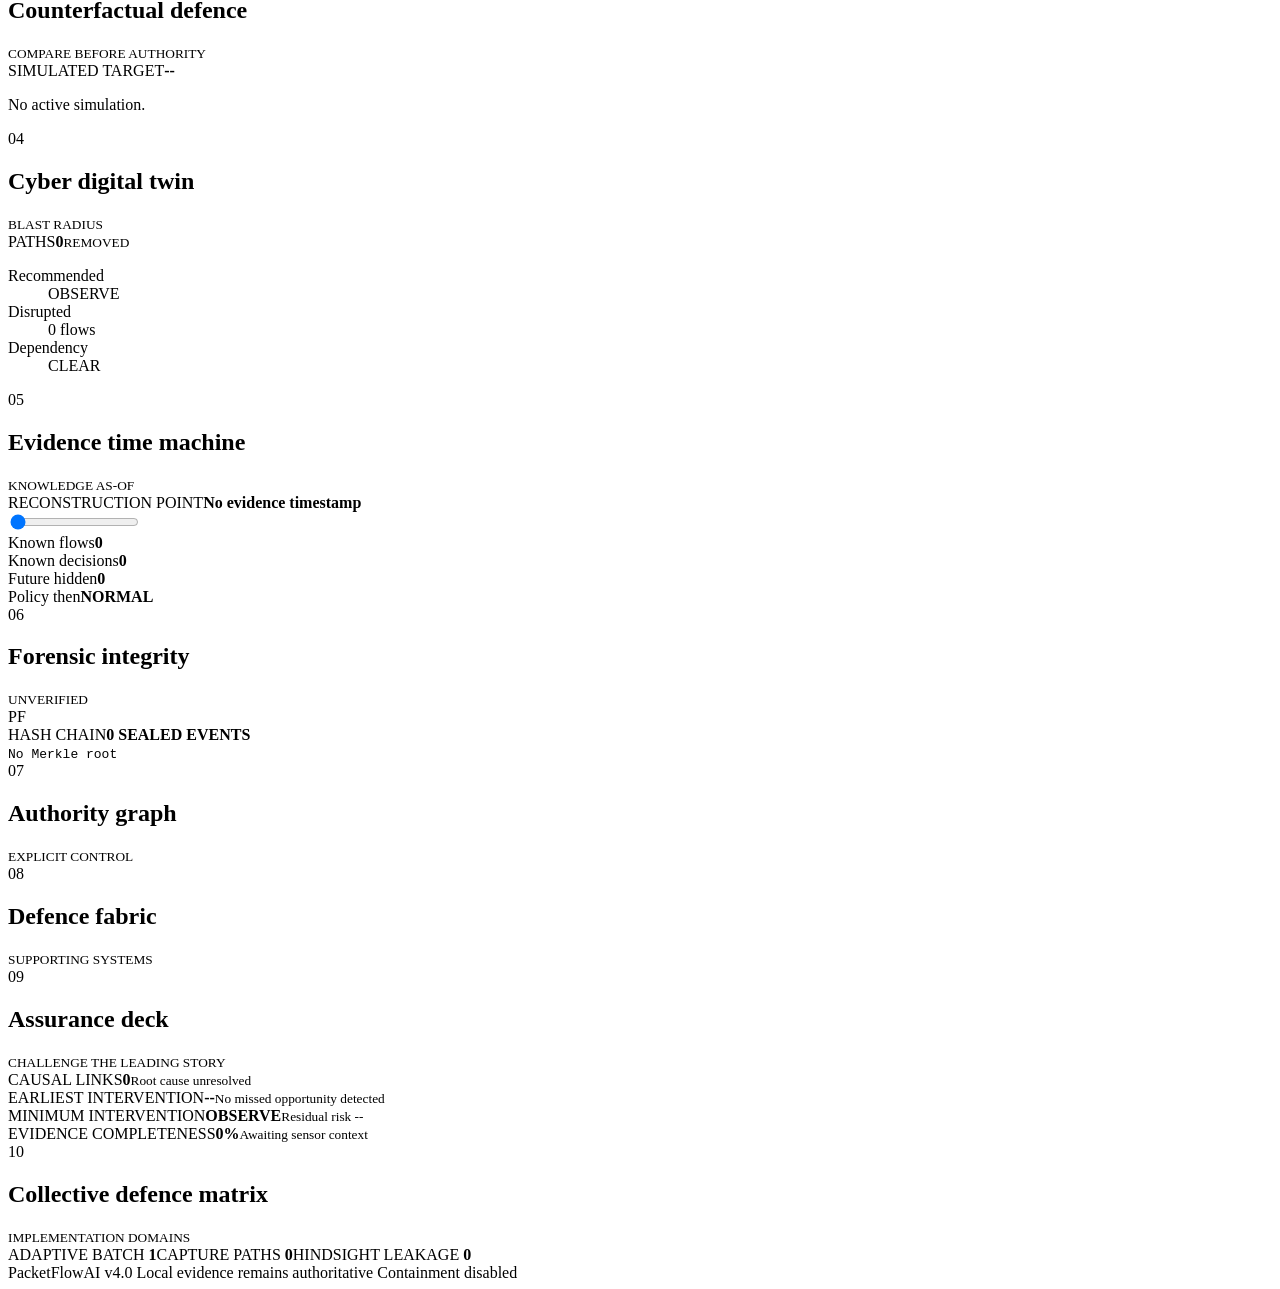
==== commit 874caabd: "v4" ====
--- a/packetflowai/static/index.html
+++ b/packetflowai/static/index.html
@@ -229,7 +229,7 @@
 
     <section class="command-workspace" data-panel="command" aria-labelledby="command-title">
       <header class="command-hero">
-        <div><span class="eyebrow">Predictive defence cell / v3</span><h1 id="command-title">Threat world<br><em>in motion.</em></h1></div>
+        <div><span class="eyebrow">Collective defence cell / v4</span><h1 id="command-title">Threat world<br><em>in motion.</em></h1></div>
         <div class="command-posture"><span>Operational posture</span><strong id="command-posture">CALCULATING</strong><small id="command-generated">Awaiting graph synthesis</small></div>
       </header>
       <div class="command-grid">
@@ -273,12 +273,26 @@
           <header><span>08</span><h2>Defence fabric</h2><small>SUPPORTING SYSTEMS</small></header>
           <div id="capability-rail" class="capability-rail"></div>
         </section>
+        <section class="command-module assurance-module">
+          <header><span>09</span><h2>Assurance deck</h2><small>CHALLENGE THE LEADING STORY</small></header>
+          <div class="assurance-grid">
+            <article><span>CAUSAL LINKS</span><strong id="causal-link-count">0</strong><small id="causal-root">Root cause unresolved</small></article>
+            <article><span>EARLIEST INTERVENTION</span><strong id="earliest-intervention">--</strong><small id="missed-opportunity">No missed opportunity detected</small></article>
+            <article><span>MINIMUM INTERVENTION</span><strong id="minimum-intervention">OBSERVE</strong><small id="residual-risk">Residual risk --</small></article>
+            <article><span>EVIDENCE COMPLETENESS</span><strong id="evidence-completeness">0%</strong><small id="missing-context">Awaiting sensor context</small></article>
+          </div>
+        </section>
+        <section class="command-module platform-module">
+          <header><span>10</span><h2>Collective defence matrix</h2><small>IMPLEMENTATION DOMAINS</small></header>
+          <div id="platform-domains" class="platform-domains"></div>
+          <div class="runtime-posture"><span>ADAPTIVE BATCH <b id="adaptive-batch">1</b></span><span>CAPTURE PATHS <b id="capture-paths">0</b></span><span>HINDSIGHT LEAKAGE <b id="hindsight-leakage">0</b></span></div>
+        </section>
       </div>
     </section>
   </main>
 
   <footer class="footer-bar">
-    <span>PacketFlowAI v3.0</span>
+    <span>PacketFlowAI v4.0</span>
     <span>Local evidence remains authoritative</span>
     <span id="footer-mode">Containment disabled</span>
   </footer>
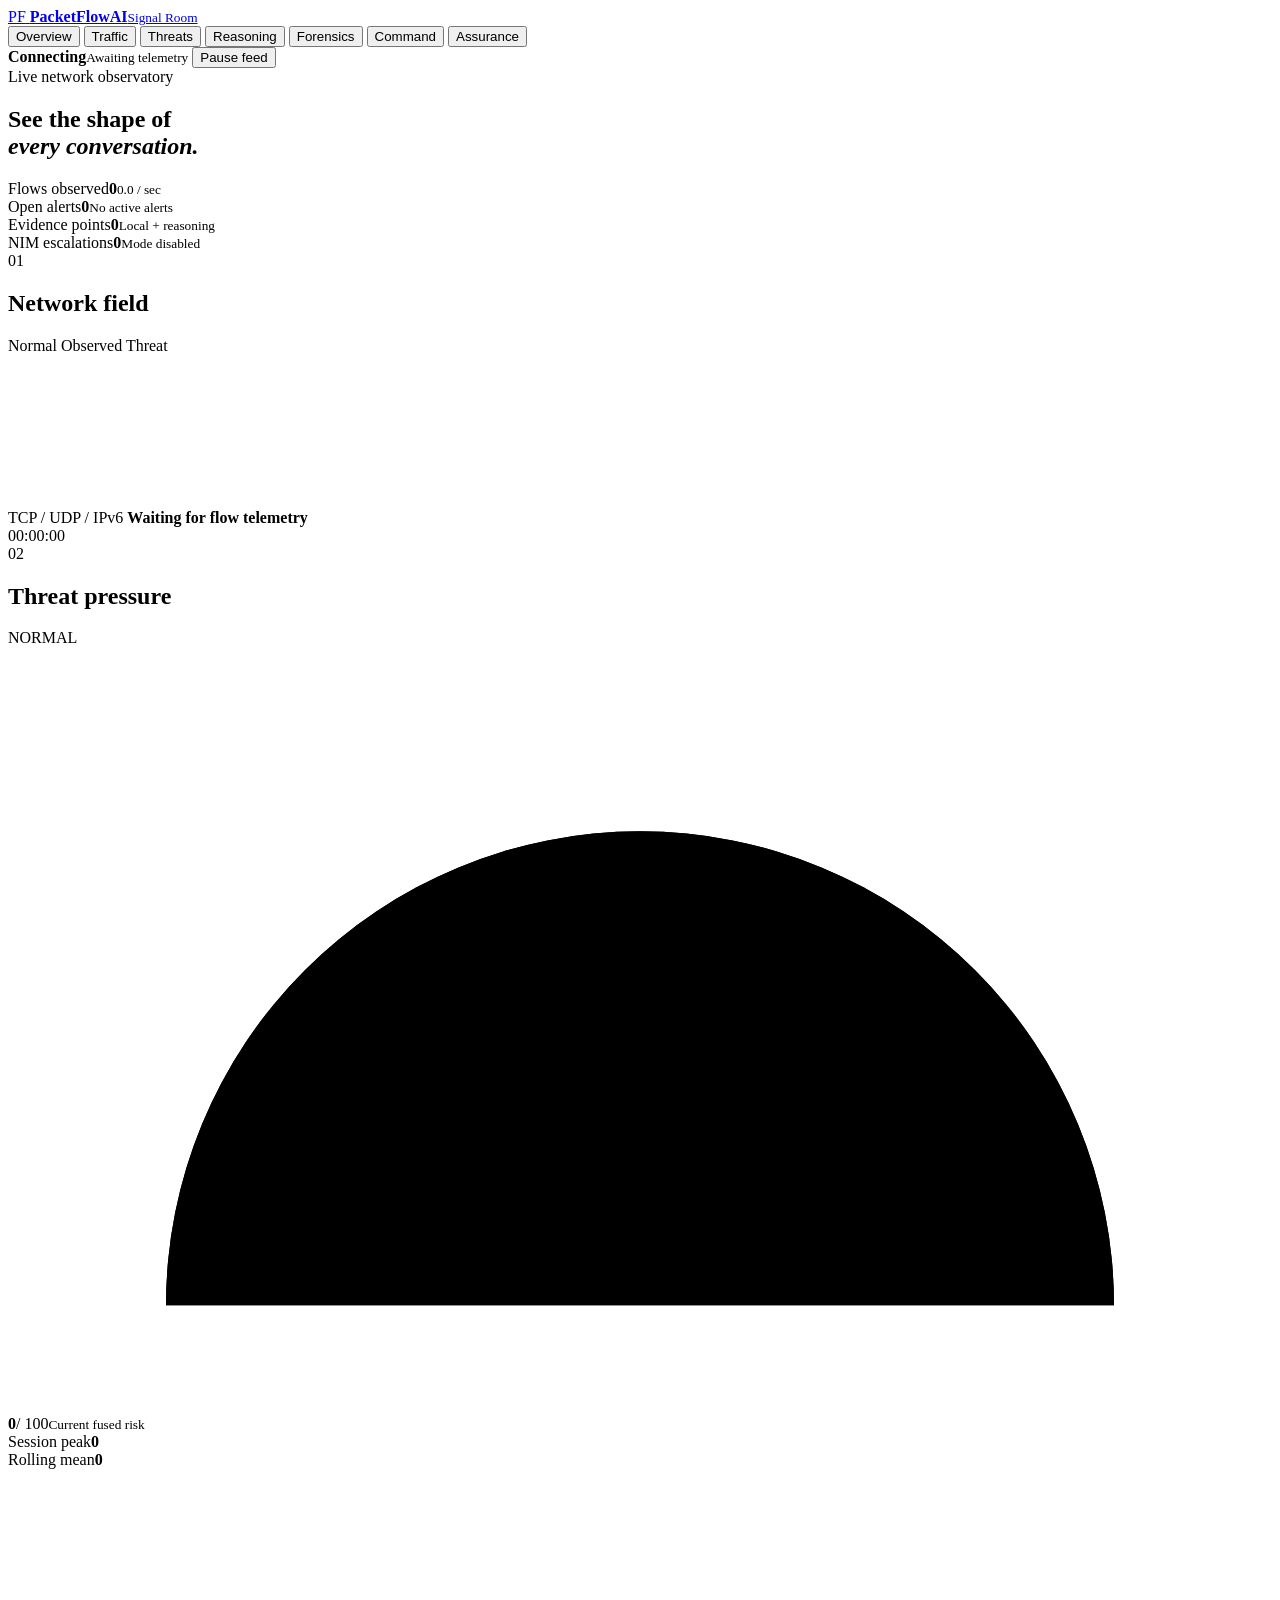
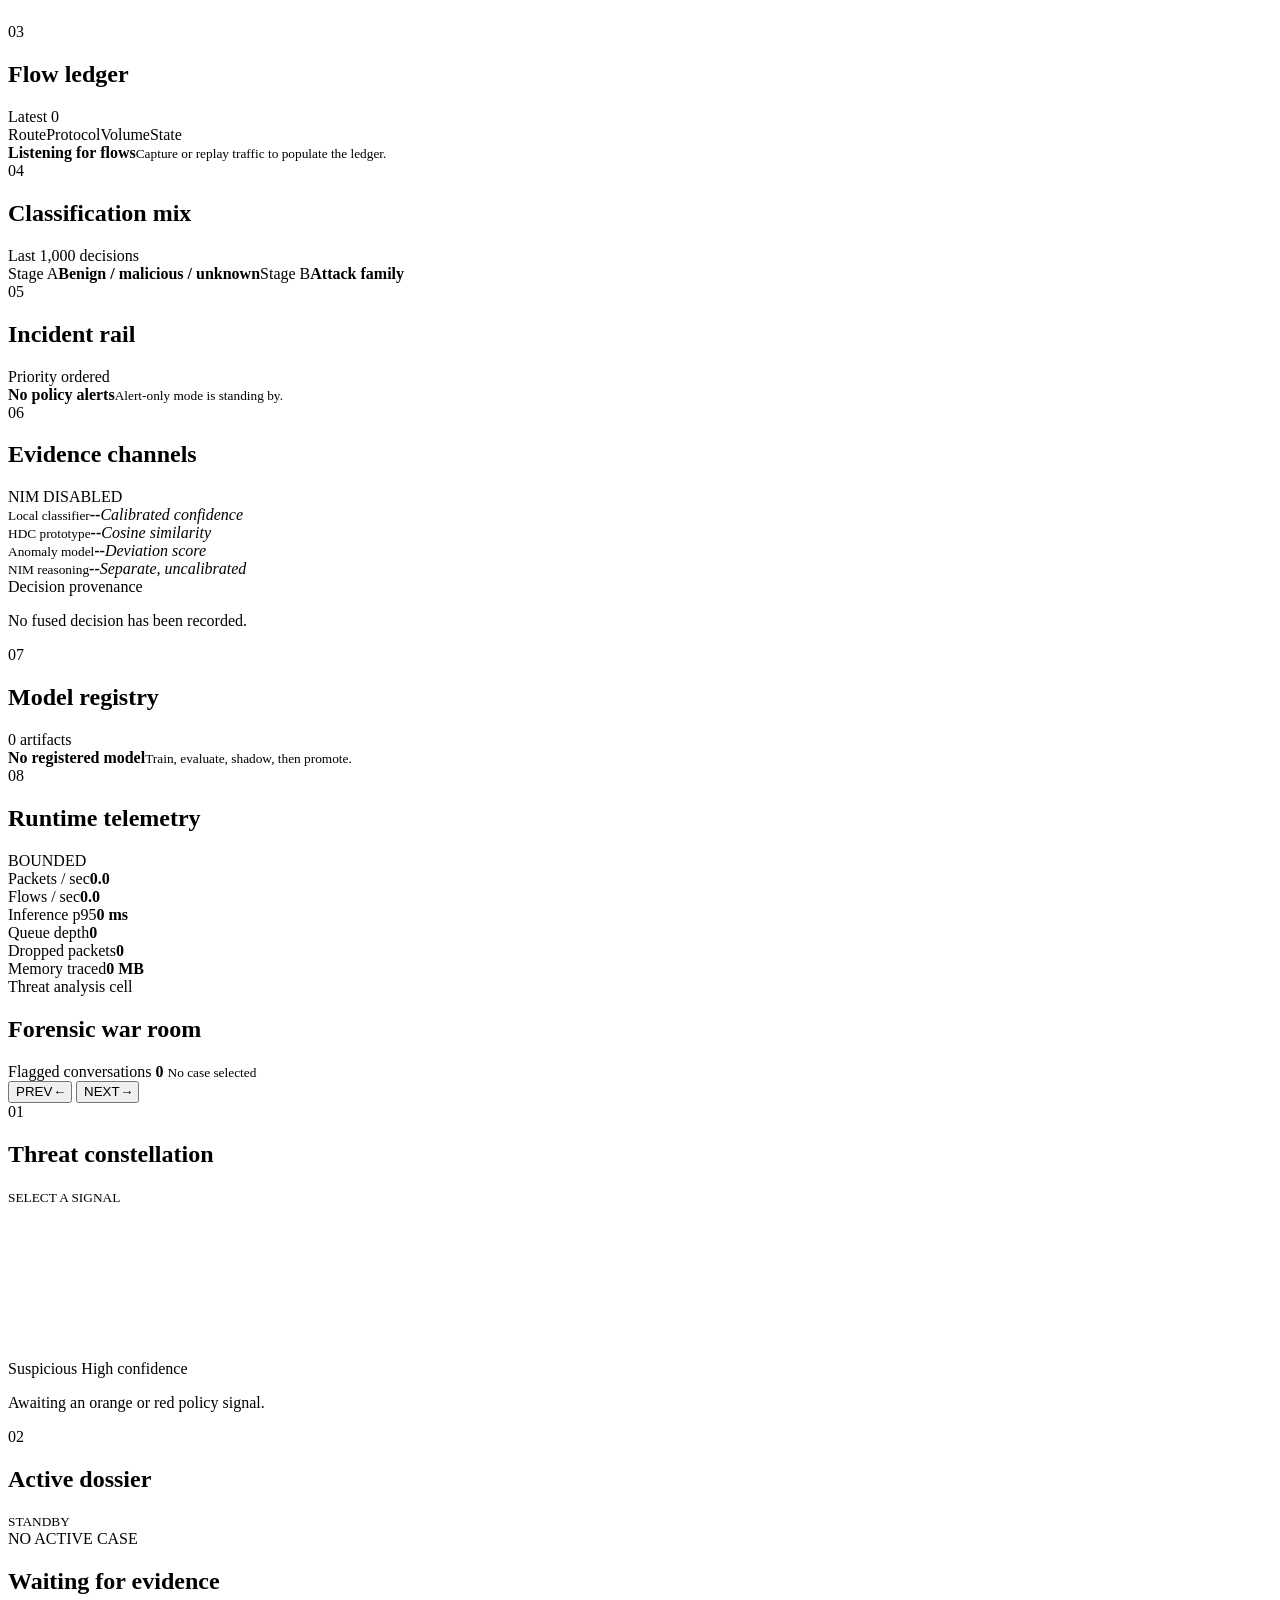
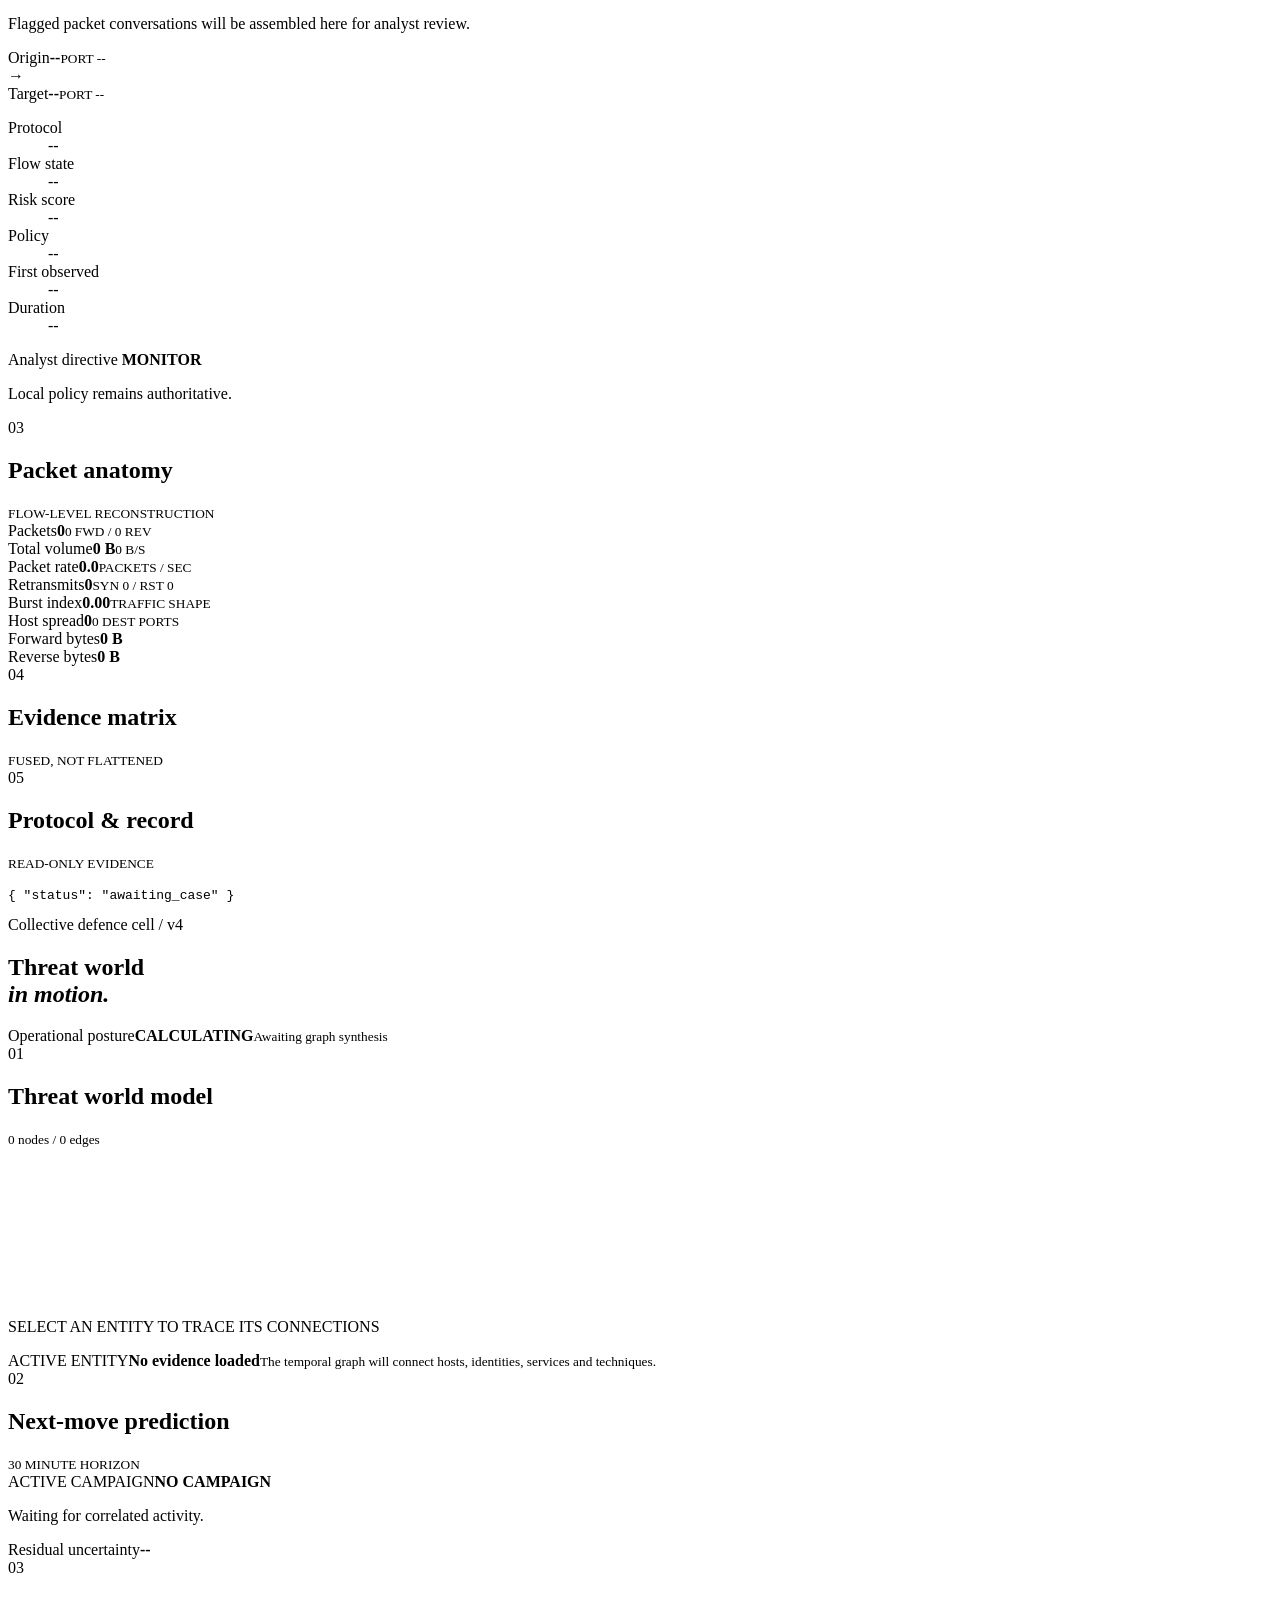
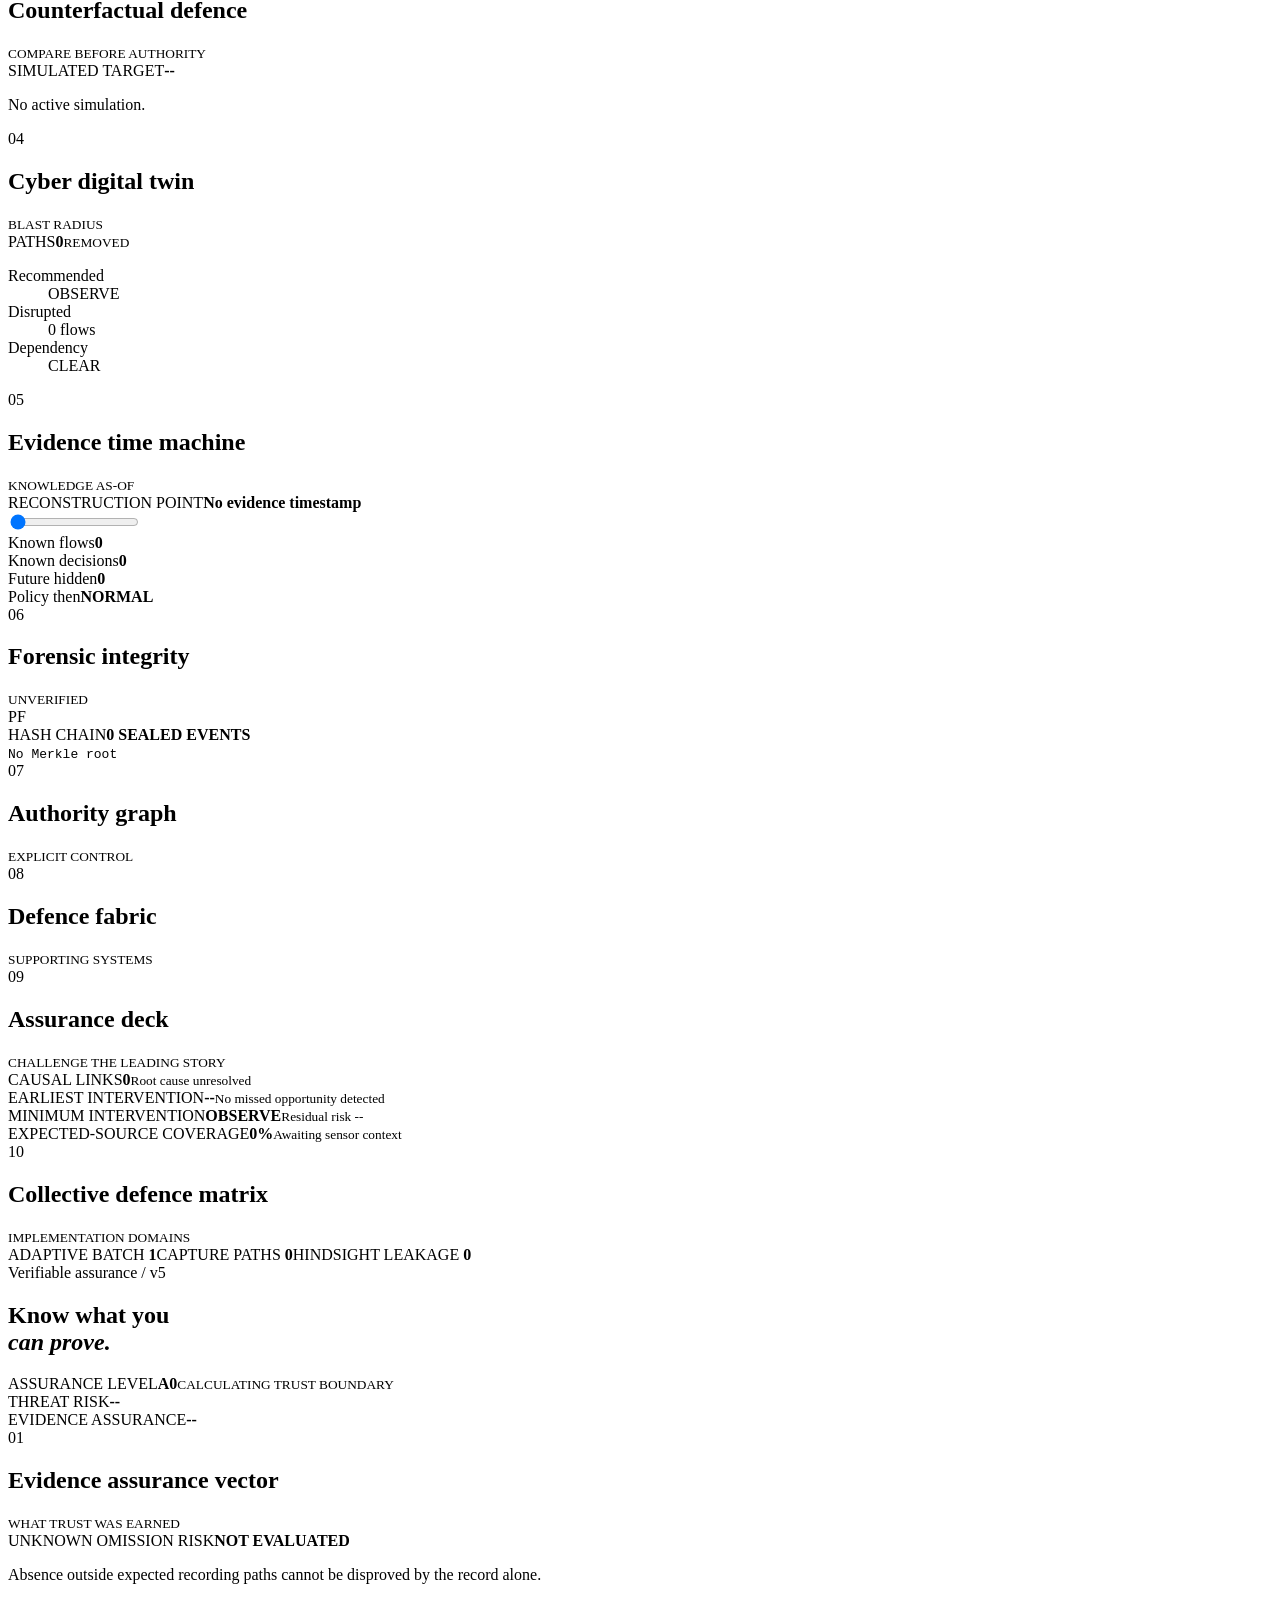
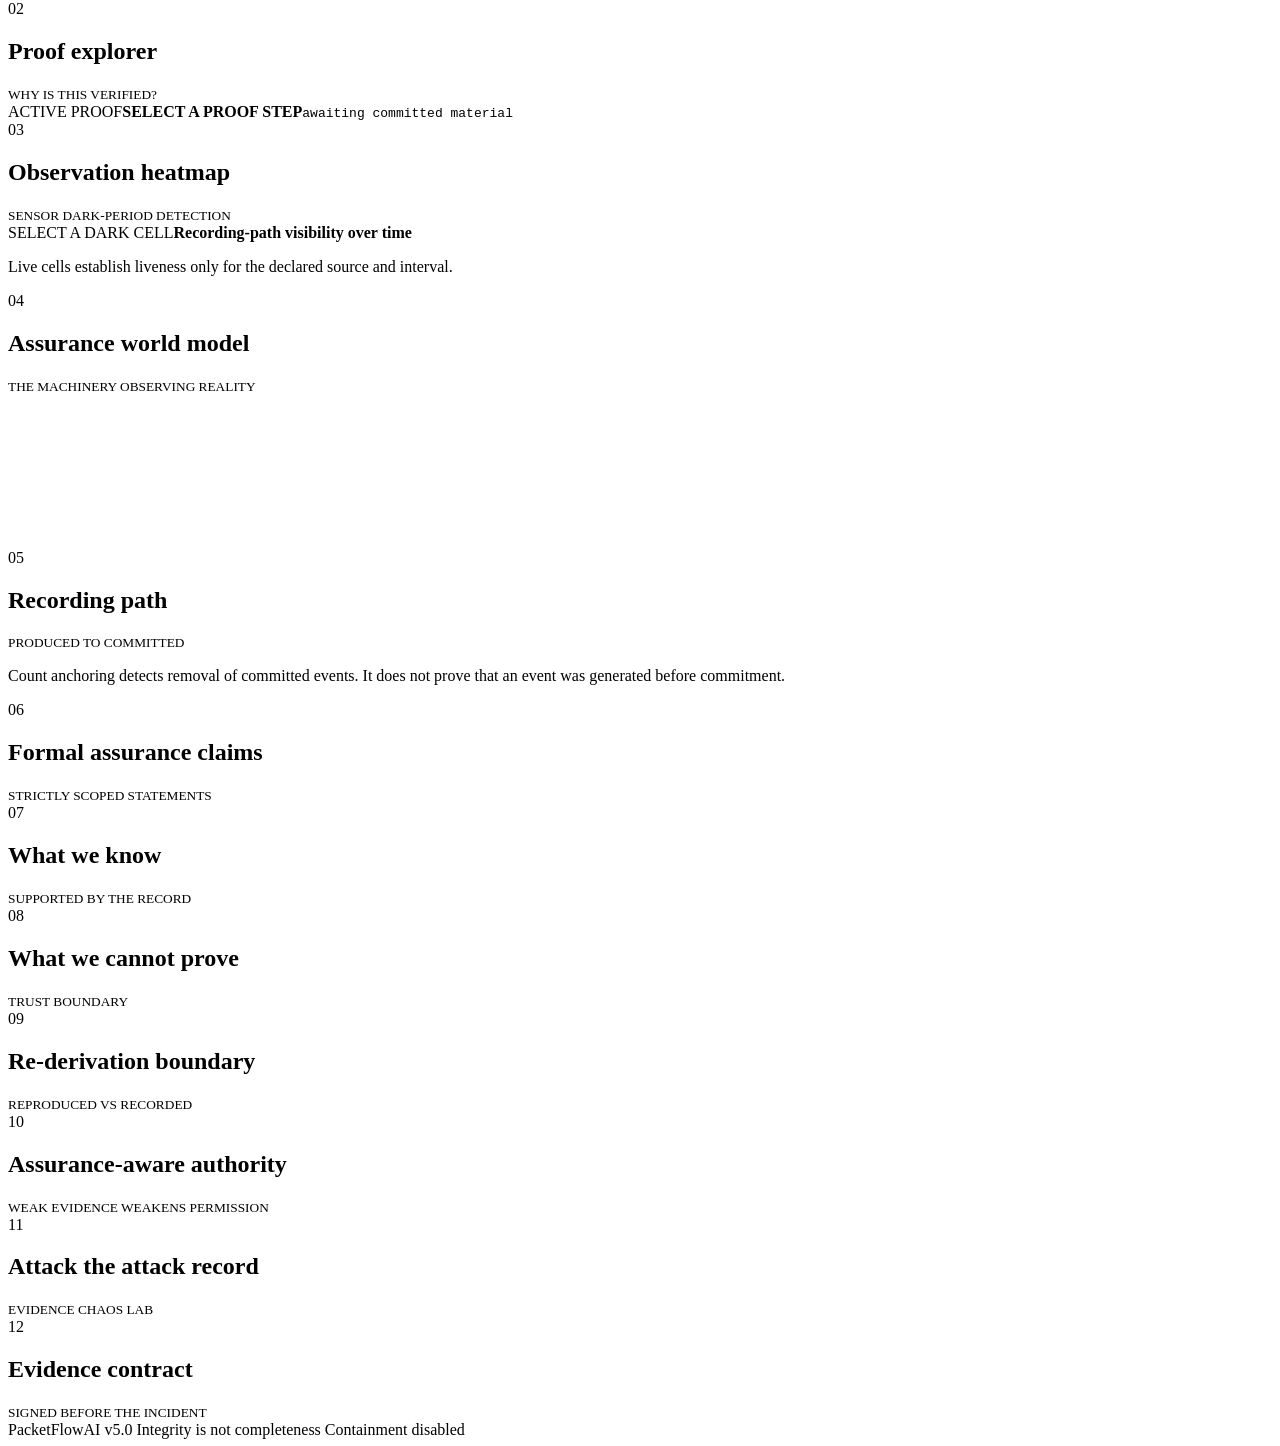
==== commit 547ee68c: "v5" ====
--- a/packetflowai/static/index.html
+++ b/packetflowai/static/index.html
@@ -21,6 +21,7 @@
       <button class="nav-chip" data-view="reasoning">Reasoning</button>
       <button class="nav-chip forensic-nav" data-view="forensics">Forensics</button>
       <button class="nav-chip command-nav" data-view="command">Command</button>
+      <button class="nav-chip assurance-nav" data-view="assurance">Assurance</button>
     </nav>
     <div class="system-state">
       <span class="live-dot" id="live-dot"></span>
@@ -279,7 +280,7 @@
             <article><span>CAUSAL LINKS</span><strong id="causal-link-count">0</strong><small id="causal-root">Root cause unresolved</small></article>
             <article><span>EARLIEST INTERVENTION</span><strong id="earliest-intervention">--</strong><small id="missed-opportunity">No missed opportunity detected</small></article>
             <article><span>MINIMUM INTERVENTION</span><strong id="minimum-intervention">OBSERVE</strong><small id="residual-risk">Residual risk --</small></article>
-            <article><span>EVIDENCE COMPLETENESS</span><strong id="evidence-completeness">0%</strong><small id="missing-context">Awaiting sensor context</small></article>
+            <article><span>EXPECTED-SOURCE COVERAGE</span><strong id="evidence-coverage">0%</strong><small id="missing-context">Awaiting sensor context</small></article>
           </div>
         </section>
         <section class="command-module platform-module">
@@ -289,11 +290,88 @@
         </section>
       </div>
     </section>
+
+    <section class="assurance-workspace" data-panel="assurance" aria-labelledby="assurance-title">
+      <header class="assurance-hero">
+        <div><span class="eyebrow">Verifiable assurance / v5</span><h1 id="assurance-title">Know what you<br><em>can prove.</em></h1></div>
+        <div class="assurance-level"><span>ASSURANCE LEVEL</span><strong id="assurance-level">A0</strong><small id="assurance-profile">CALCULATING TRUST BOUNDARY</small></div>
+        <div class="risk-duality"><article><span>THREAT RISK</span><strong id="assurance-threat-risk">--</strong></article><article><span>EVIDENCE ASSURANCE</span><strong id="assurance-risk">--</strong></article></div>
+      </header>
+
+      <div class="assurance-war-grid">
+        <section class="assurance-panel vector-panel">
+          <header><span>01</span><h2>Evidence assurance vector</h2><small>WHAT TRUST WAS EARNED</small></header>
+          <div id="assurance-vector" class="assurance-vector"></div>
+          <div class="omission-warning"><span>UNKNOWN OMISSION RISK</span><strong id="omission-risk">NOT EVALUATED</strong><p>Absence outside expected recording paths cannot be disproved by the record alone.</p></div>
+        </section>
+
+        <section class="assurance-panel proof-panel">
+          <header><span>02</span><h2>Proof explorer</h2><small>WHY IS THIS VERIFIED?</small></header>
+          <div id="proof-path" class="proof-path"></div>
+          <div class="proof-inspector"><span>ACTIVE PROOF</span><strong id="proof-active">SELECT A PROOF STEP</strong><code id="proof-digest">awaiting committed material</code></div>
+        </section>
+
+        <section class="assurance-panel heatmap-panel">
+          <header><span>03</span><h2>Observation heatmap</h2><small>SENSOR DARK-PERIOD DETECTION</small></header>
+          <div id="assurance-heatmap" class="assurance-heatmap"></div>
+          <div id="dark-period-detail" class="dark-period-detail"><span>SELECT A DARK CELL</span><strong>Recording-path visibility over time</strong><p>Live cells establish liveness only for the declared source and interval.</p></div>
+        </section>
+
+        <section class="assurance-panel observation-panel">
+          <header><span>04</span><h2>Assurance world model</h2><small>THE MACHINERY OBSERVING REALITY</small></header>
+          <div class="observation-stage"><canvas id="assurance-world-canvas" aria-label="Observation-plane assurance graph"></canvas><div class="observation-reticle"></div></div>
+          <div id="observation-chain" class="observation-chain"></div>
+        </section>
+
+        <section class="assurance-panel path-panel">
+          <header><span>05</span><h2>Recording path</h2><small>PRODUCED TO COMMITTED</small></header>
+          <div id="recording-path" class="recording-path"></div>
+          <p class="path-limitation" id="assurance-limitation">Count anchoring detects removal of committed events. It does not prove that an event was generated before commitment.</p>
+        </section>
+
+        <section class="assurance-panel claims-panel">
+          <header><span>06</span><h2>Formal assurance claims</h2><small>STRICTLY SCOPED STATEMENTS</small></header>
+          <div id="formal-claims" class="formal-claims"></div>
+        </section>
+
+        <section class="assurance-panel know-panel">
+          <header><span>07</span><h2>What we know</h2><small>SUPPORTED BY THE RECORD</small></header>
+          <div id="what-we-know" class="boundary-list positive"></div>
+        </section>
+
+        <section class="assurance-panel unknown-panel">
+          <header><span>08</span><h2>What we cannot prove</h2><small>TRUST BOUNDARY</small></header>
+          <div id="what-we-cannot-prove" class="boundary-list negative"></div>
+        </section>
+
+        <section class="assurance-panel rederive-panel">
+          <header><span>09</span><h2>Re-derivation boundary</h2><small>REPRODUCED VS RECORDED</small></header>
+          <div id="rederivation-status" class="rederivation-status"></div>
+        </section>
+
+        <section class="assurance-panel authority-assurance-panel">
+          <header><span>10</span><h2>Assurance-aware authority</h2><small>WEAK EVIDENCE WEAKENS PERMISSION</small></header>
+          <div id="assurance-authority" class="assurance-authority"></div>
+          <div id="assurance-debt" class="assurance-debt"></div>
+        </section>
+
+        <section class="assurance-panel attack-record-panel">
+          <header><span>11</span><h2>Attack the attack record</h2><small>EVIDENCE CHAOS LAB</small></header>
+          <div id="assurance-attack-lab" class="assurance-attack-lab"></div>
+        </section>
+
+        <section class="assurance-panel contract-panel">
+          <header><span>12</span><h2>Evidence contract</h2><small>SIGNED BEFORE THE INCIDENT</small></header>
+          <div id="evidence-contract" class="evidence-contract"></div>
+          <div id="witness-status" class="witness-status"></div>
+        </section>
+      </div>
+    </section>
   </main>
 
   <footer class="footer-bar">
-    <span>PacketFlowAI v4.0</span>
-    <span>Local evidence remains authoritative</span>
+    <span>PacketFlowAI v5.0</span>
+    <span>Integrity is not completeness</span>
     <span id="footer-mode">Containment disabled</span>
   </footer>
   <script src="/static/app.js" defer></script>
